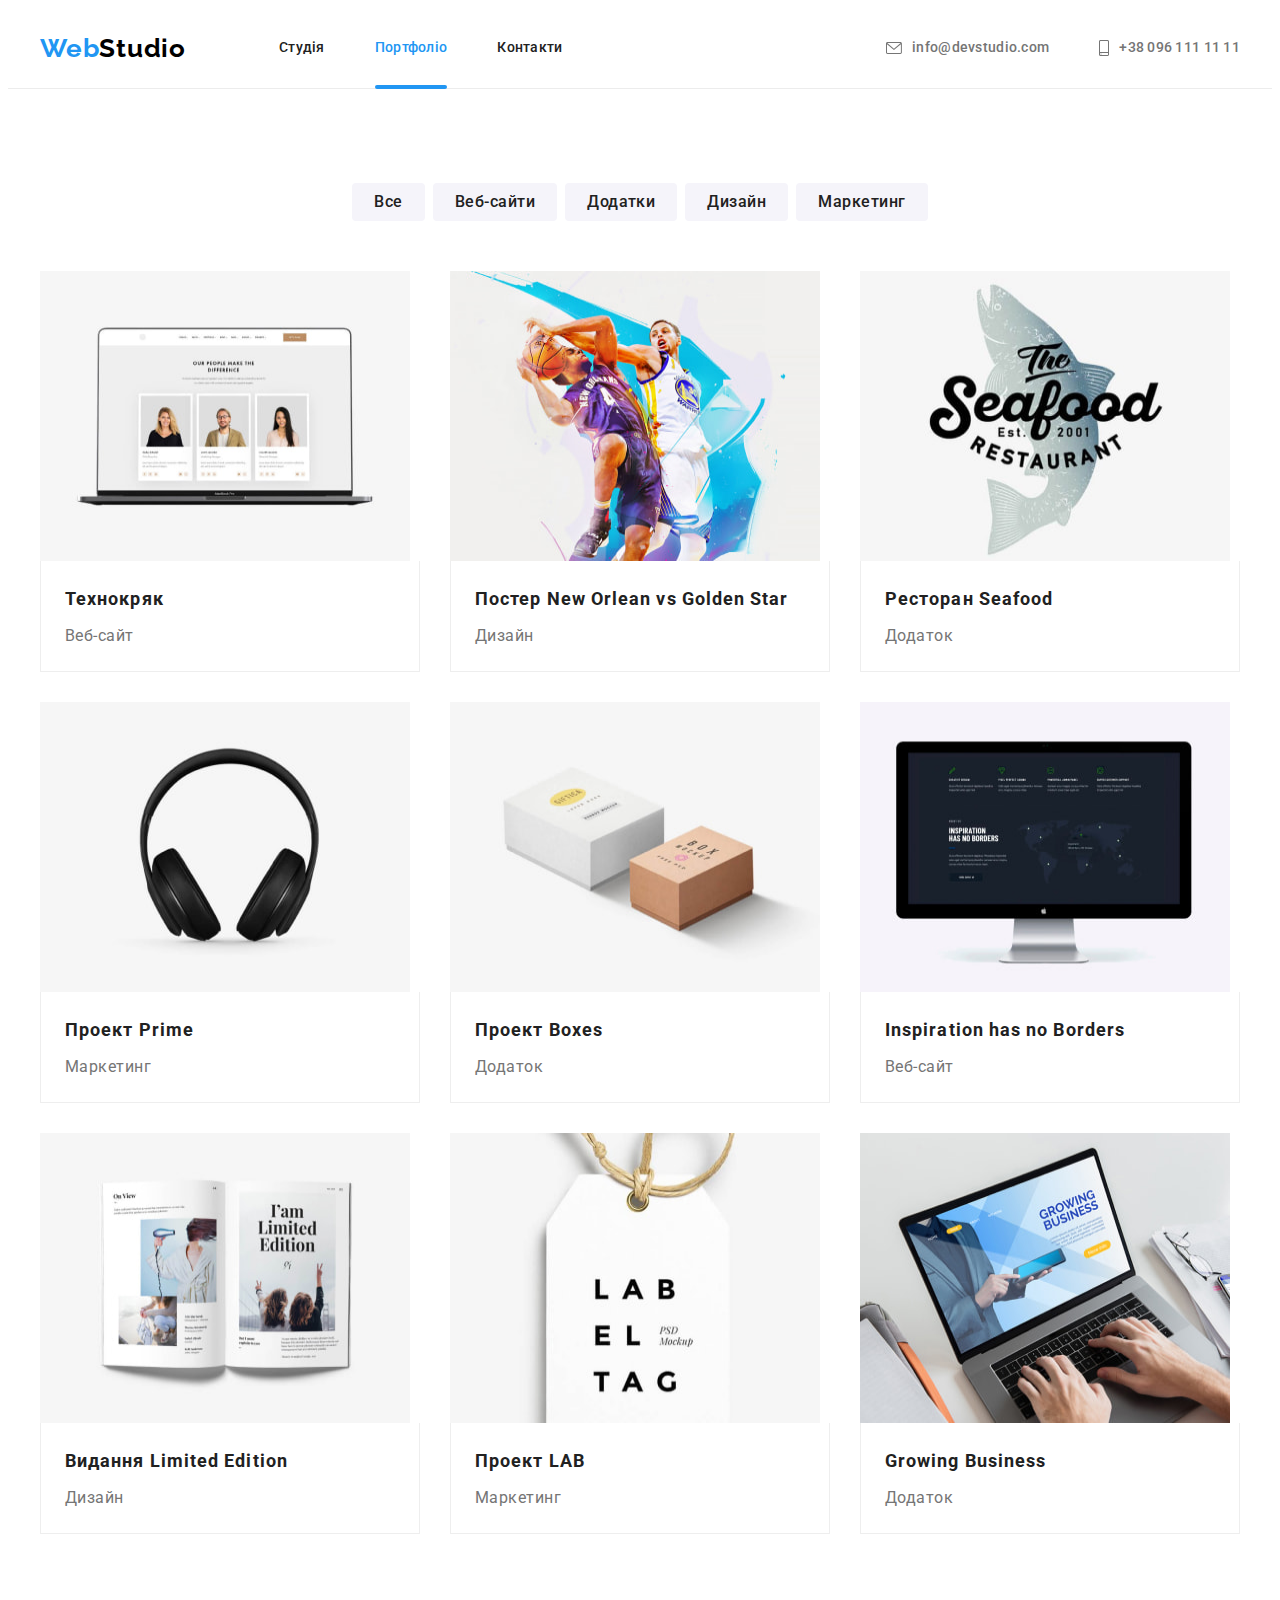
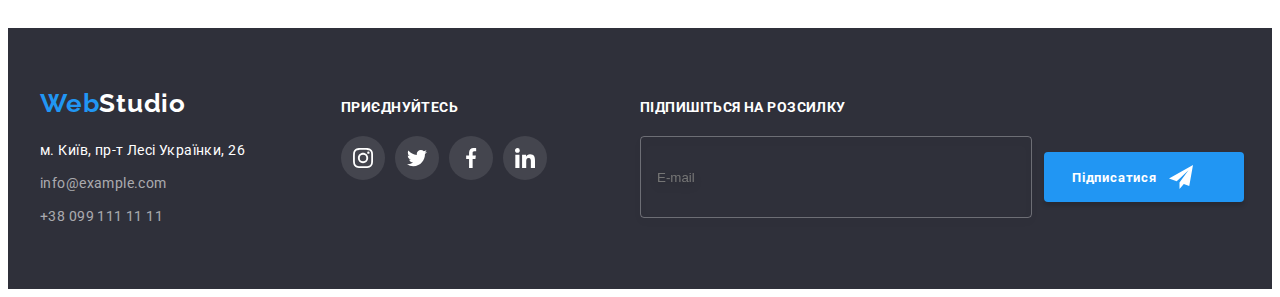
==== portfolio.html @ d7e18e57 "Initial commit" ====
<!DOCTYPE html>
<html lang="uk">
  <head>
    <meta charset="UTF-8" />
    <meta http-equiv="X-UA-Compatible" content="IE=edge" />
    <meta name="viewport" content="width=device-width, initial-scale=1.0" />
    <title>Potfolio</title>
    <link rel="preconnect" href="https://fonts.googleapis.com" />
    <link rel="preconnect" href="https://fonts.gstatic.com" crossorigin />
    <link
      href="https://fonts.googleapis.com/css2?family=Raleway:wght@700&family=Roboto:wght@400;500;700;900&display=swap"
      rel="stylesheet"
    />
    <link
      rel="stylesheet"
      href="https://cdnjs.cloudflare.com/ajax/libs/modern-normalize/1.1.0/modern-normalize.min.css"
      integrity="sha512-wpPYUAdjBVSE4KJnH1VR1HeZfpl1ub8YT/NKx4PuQ5NmX2tKuGu6U/JRp5y+Y8XG2tV+wKQpNHVUX03MfMFn9Q=="
      crossorigin="anonymous"
      referrerpolicy="no-referrer"
    />
    <link rel="stylesheet" href="./css/styles.css" />
  </head>

  <body>
    <!-- Header section -->

    <header class="header">
      <div class="container header-container">
        <a class="logo link" href="./index.html" lang="en"
          >Web<span class="header-logo">Studio</span>
        </a>
        <nav class="header-nav">
          <ul class="header-list list">
            <li class="header-item">
              <a class="header-link link" href="./index.html">Студія</a>
            </li>
            <li class="header-item">
              <a class="header-link link header-link-current" href="./portfolio.html">Портфоліо</a>
            </li>
            <li class="header-item"><a class="header-link link" href="#Контакты">Контакти</a></li>
          </ul>
        </nav>
        <ul class="header-contacts list">
          <li class="header-mail">
            <a class="mail-link link" href="mailto:info@devstudio.com"
              ><svg width="16" height="12" class="contact-icon">
                <use href="./images/icons.svg#mail"></use>
              </svg>
              info@devstudio.com</a
            >
          </li>
          <li class="header-phone">
            <a class="phone-link link" href="tel:+380961111111"
              ><svg width="10" height="16" class="contact-icon">
                <use href="./images/icons.svg#smartphone"></use>
              </svg>
              +38 096 111 11 11</a
            >
          </li>
        </ul>
      </div>
    </header>

    <!-- Main section -->
    <main class="main">
      <section class="portfolio section">
        <div class="container">
          <h1 class="visually-hidden">Портфоліо</h1>
          <ul class="btn-list list">
            <li class="portfolio-item">
              <button class="portfolio-btn" type="button">Все</button>
            </li>
            <li class="portfolio-item">
              <button class="portfolio-btn" type="button">Веб-сайти</button>
            </li>
            <li class="portfolio-item">
              <button class="portfolio-btn" type="button">Додатки</button>
            </li>
            <li class="portfolio-item">
              <button class="portfolio-btn" type="button">Дизайн</button>
            </li>
            <li class="portfolio-item">
              <button class="portfolio-btn" type="button">Маркетинг</button>
            </li>
          </ul>
          <ul class="portfolio-list list">
            <li class="portfolio-item work-item">
              <a class="portfolio-link link" href="#">
                <div class="card-box">
                  <img
                    src="./images/portfolio/tehnokriak.jpg"
                    width="370"
                    height="290"
                    alt="окно сайта"
                  />
                  <div class="overlay">
                    <p class="overlay-text">
                      Ресурс пропонує комплексні пропозиції з різним рівнем функціоналу та сервісів.
                      Все це дозволить відвідувачу отримати вичерпні відомості про компанію чи
                      приватну особу.
                    </p>
                  </div>
                </div>
                <div class="potfolio-border">
                  <h3 class="portfolio-title">Технокряк</h3>
                  <p class="portfolio-text">Веб-сайт</p>
                </div>
              </a>
            </li>
            <li class="portfolio-item work-item">
              <a class="portfolio-link link" href="#">
                <div class="card-box">
                  <img
                    src="./images/portfolio/poster.jpg"
                    width="370"
                    height="290"
                    alt="постер матчу"
                  />
                  <div class="overlay">
                    <p class="overlay-text">
                      Ресурс пропонує комплексні пропозиції з різним рівнем функціоналу та сервісів.
                      Все це дозволить відвідувачу отримати вичерпні відомості про компанію чи
                      приватну особу.
                    </p>
                  </div>
                </div>
                <div class="potfolio-border">
                  <h3 class="portfolio-title">
                    Постер <span lang="en">New Orlean vs Golden Star</span>
                  </h3>
                  <p class="portfolio-text">Дизайн</p>
                </div>
              </a>
            </li>
            <li class="portfolio-item work-item">
              <a class="portfolio-link link" href="#">
                <div class="card-box">
                  <img
                    src="./images/portfolio/restourant.jpg"
                    width="370"
                    height="290"
                    alt="лого ресторану"
                  />
                  <div class="overlay">
                    <p class="overlay-text">
                      Ресурс пропонує комплексні пропозиції з різним рівнем функціоналу та сервісів.
                      Все це дозволить відвідувачу отримати вичерпні відомості про компанію чи
                      приватну особу.
                    </p>
                  </div>
                </div>
                <div class="potfolio-border">
                  <h3 class="portfolio-title">Ресторан <span lang="en">Seafood</span></h3>
                  <p class="portfolio-text">Додаток</p>
                </div>
              </a>
            </li>
            <li class="portfolio-item work-item">
              <a class="portfolio-link link" href="#">
                <div class="card-box">
                  <img
                    src="./images/portfolio/project-prime.jpg"
                    width="370"
                    height="290"
                    alt="наушники"
                  />
                  <div class="overlay">
                    <p class="overlay-text">
                      Ресурс пропонує комплексні пропозиції з різним рівнем функціоналу та сервісів.
                      Все це дозволить відвідувачу отримати вичерпні відомості про компанію чи
                      приватну особу.
                    </p>
                  </div>
                </div>
                <div class="potfolio-border">
                  <h3 class="portfolio-title">Проект <span lang="en">Prime</span></h3>
                  <p class="portfolio-text">Маркетинг</p>
                </div>
              </a>
            </li>
            <li class="portfolio-item work-item">
              <a class="portfolio-link link" href="#">
                <div class="card-box">
                  <img
                    src="./images/portfolio/project-boxes.jpg"
                    width="370"
                    height="290"
                    alt="два ящика"
                  />
                  <div class="overlay">
                    <p class="overlay-text">
                      Ресурс пропонує комплексні пропозиції з різним рівнем функціоналу та сервісів.
                      Все це дозволить відвідувачу отримати вичерпні відомості про компанію чи
                      приватну особу.
                    </p>
                  </div>
                </div>
                <div class="potfolio-border">
                  <h3 class="portfolio-title">Проект <span lang="en">Boxes</span></h3>
                  <p class="portfolio-text">Додаток</p>
                </div>
              </a>
            </li>
            <li class="portfolio-item work-item">
              <a class="portfolio-link link" href="#">
                <div class="card-box">
                  <img
                    src="./images/portfolio/inspiration.jpg"
                    width="370"
                    height="290"
                    alt="окно сайта на мониторе"
                  />
                  <div class="overlay">
                    <p class="overlay-text">
                      Ресурс пропонує комплексні пропозиції з різним рівнем функціоналу та сервісів.
                      Все це дозволить відвідувачу отримати вичерпні відомості про компанію чи
                      приватну особу.
                    </p>
                  </div>
                </div>
                <div class="potfolio-border">
                  <h3 class="portfolio-title" lang="en">Inspiration has no Borders</h3>
                  <p class="portfolio-text">Веб-сайт</p>
                </div>
              </a>
            </li>
            <li class="portfolio-item work-item">
              <a class="portfolio-link link" href="#">
                <div class="card-box">
                  <img src="./images/portfolio/edition.jpg" width="370" height="290" alt="книга" />
                  <div class="overlay">
                    <p class="overlay-text">
                      Ресурс пропонує комплексні пропозиції з різним рівнем функціоналу та сервісів.
                      Все це дозволить відвідувачу отримати вичерпні відомості про компанію чи
                      приватну особу.
                    </p>
                  </div>
                </div>
                <div class="potfolio-border">
                  <h3 class="portfolio-title">Видання <span lang="en">Limited Edition</span></h3>
                  <p class="portfolio-text">Дизайн</p>
                </div>
              </a>
            </li>
            <li class="portfolio-item work-item">
              <a class="portfolio-link link" href="#">
                <div class="card-box">
                  <img
                    src="./images/portfolio/project-lab.jpg"
                    width="370"
                    height="290"
                    alt="бирка"
                  />
                  <div class="overlay">
                    <p class="overlay-text">
                      Ресурс пропонує комплексні пропозиції з різним рівнем функціоналу та сервісів.
                      Все це дозволить відвідувачу отримати вичерпні відомості про компанію чи
                      приватну особу.
                    </p>
                  </div>
                </div>
                <div class="potfolio-border">
                  <h3 class="portfolio-title">Проект <span lang="en">LAB</span></h3>
                  <p class="portfolio-text">Маркетинг</p>
                </div>
              </a>
            </li>
            <li class="portfolio-item work-item">
              <a class="portfolio-link link" href="#">
                <div class="card-box">
                  <img
                    src="./images/portfolio/growing-business.jpg"
                    width="370"
                    height="290"
                    alt="приложение на ноутбуке"
                  />
                  <div class="overlay">
                    <p class="overlay-text">
                      Ресурс пропонує комплексні пропозиції з різним рівнем функціоналу та сервісів.
                      Все це дозволить відвідувачу отримати вичерпні відомості про компанію чи
                      приватну особу.
                    </p>
                  </div>
                </div>
                <div class="potfolio-border">
                  <h3 class="portfolio-title" lang="en">Growing Business</h3>
                  <p class="portfolio-text">Додаток</p>
                </div>
              </a>
            </li>
          </ul>
        </div>
      </section>
    </main>

    <!-- Footer section -->
    <footer class="footer" id="Контакты">
      <div class="container footer-container">
        <div class="footer-box">
          <a class="logo link" href="./index.html" lang="en"
            >Web<span class="footer-logo">Studio</span>
          </a>
          <address class="footer-address">
            <ul class="footer-list list">
              <li class="footer-item">
                <a
                  class="address-link link"
                  href="https://goo.gl/maps/opvbCCuK2W5cB6Hv9"
                  target="_blank"
                  title="Гугл мaп"
                  rel="_norefferer noopener"
                  >м. Київ, пр-т Лесі Українки, 26</a
                >
              </li>
              <li class="footer-item">
                <a class="footer-link link" href="mailto:info@example.com">info@example.com</a>
              </li>
              <li class="footer-item">
                <a class="footer-link link" href="tel:+380991111111"> +38 099 111 11 11</a>
              </li>
            </ul>
          </address>
        </div>
        <div class="footer-social">
          <h3 class="footer-title">приєднуйтесь</h3>
          <ul class="box-list list">
            <li class="box-item">
              <a
                class="box-link link"
                href=""
                target="_blank"
                rel="noopener noreferrer"
                aria-label="instagram"
              >
                <svg class="box-icon" width="20" height="20">
                  <use href="./images/icons.svg#instagram"></use>
                </svg>
              </a>
            </li>
            <li class="box-item">
              <a
                class="box-link link"
                href=""
                target="_blank"
                rel="noopener noreferrer"
                aria-label="twitter"
              >
                <svg class="box-icon" width="20" height="20">
                  <use href="./images/icons.svg#twitter"></use>
                </svg>
              </a>
            </li>
            <li class="box-item">
              <a
                class="box-link link"
                href=""
                target="_blank"
                rel="noopener noreferrer"
                aria-label="facebook"
              >
                <svg class="box-icon" width="20" height="20">
                  <use href="./images/icons.svg#facebook"></use>
                </svg>
              </a>
            </li>
            <li class="box-item">
              <a
                class="box-link link"
                href=""
                target="_blank"
                rel="noopener noreferrer"
                aria-label="linkedin"
              >
                <svg class="box-icon" width="20" height="20">
                  <use href="./images/icons.svg#linkedin"></use>
                </svg>
              </a>
            </li>
          </ul>
        </div>
        <div class="footer-form-container">
          <h3 class="footer-title">Підпишіться на розсилку</h3>
          <form class="footer-form">
            <input class="footer-form-input" type="text" name="mail" placeholder="E-mail" />
            <button class="footer-form-button" type="submit">
              Підписатися
              <svg class="footer-form-icon" width="24" height="24">
                <use href="./images/icons.svg#icon-send-footer"></use>
              </svg>
            </button>
          </form>
        </div>
      </div>
    </footer>
  </body>
</html>
---- css/styles.css ----
:root {
  /* fonts */
  --main-font: 'Roboto', sans-serif;
  --secondary-font: 'Raleway', sans-serif;
  /* text colors */
  --main-txt-clr: #757575;
  --secondary-light-txt-clr: #ffffff;
  --secondary-dark-txt-clr: #212121;
  --accent-txt-color: #2196f3;
  --logo-txt-clr: #000000;
  /* bg colors */
  --dark-bg-clr: #2f303a;
  --light-bg-clr: #f5f4fa;
  --hover-btn-clt: #188ce8;
  /* others */
  --animation-fast: 250ms cubic-bezier(0.4, 0, 0.2, 1);
}

body {
  font-family: var(--main-font);
  color: var(--main-txt-clr);
}

.no-scroll {
  overflow: hidden;
}

/* Based styles */

.container {
  width: 1200px;
  padding-left: 15px;
  padding-right: 15px;
  margin-left: auto;
  margin-right: auto;
}

.section {
  padding-top: 94px;
  padding-bottom: 94px;
}

.visually-hidden {
  position: absolute;
  width: 1px;
  height: 1px;
  margin: -1px;
  border: 0;
  padding: 0;

  white-space: nowrap;
  clip-path: inset(100%);
  clip: rect(0 0 0 0);
  overflow: hidden;
}

/* Reset styles */

h1,
h2,
h3,
h4,
h5,
h6,
p {
  margin: 0;
}

.link {
  text-decoration: none;
  color: currentColor;
}

.list {
  margin: 0;
  padding: 0;
  list-style: none;
}

img {
  display: block;
}

/* Header section */
.header-container {
  display: flex;
  align-items: center;
}

.logo {
  font-family: 'Raleway';
  font-style: normal;
  font-weight: 700;
  font-size: 26px;
  line-height: 1.19;
  letter-spacing: 0.03em;
  color: var(--accent-txt-color);
}

.header-logo {
  color: var(--logo-txt-clr);
}

.header-nav {
  margin-right: auto;
  margin-left: 93px;
}

.header-list {
  display: flex;
  gap: 50px;
}

.header-item {
  position: relative;
}

.header-contacts {
  display: flex;
}

.header-mail {
  margin-right: 50px;
}

.header-link,
.mail-link,
.phone-link {
  padding-top: 32px;
  padding-bottom: 32px;
  display: block;
  font-weight: 500;
  font-size: 14px;
  line-height: 1.14;
  letter-spacing: 0.02em;
  color: var(--secondary-dark-txt-clr);
  transition: color var(--animation-fast);
}

.header-link:hover,
.header-link:focus {
  color: var(--accent-txt-color);
}

.header-link-current {
  color: var(--accent-txt-color);
}

.header-link-current::after {
  position: absolute;
  z-index: 100;

  content: '';
  left: 0;
  bottom: -1px;
  width: 100%;
  height: 4px;
  background: var(--accent-txt-color);
  border-radius: 2px;
}

.mail-link,
.phone-link {
  color: inherit;
  display: flex;
  align-items: center;
  transition: color var(--animation-fast);
}

.mail-link:hover,
.mail-link:focus {
  color: var(--accent-txt-color);
}

.phone-link:hover,
.phone-link:focus {
  color: var(--accent-txt-color);
}

.contact-icon {
  fill: currentColor;
  margin-right: 10px;
  justify-content: center;
}

.header {
  border-bottom: 1px solid #ececec;
}

/* hero section */
.hero,
.footer {
  background: var(--dark-bg-clr);
}

.hero {
  padding-top: 200px;
  padding-bottom: 200px;
  max-width: 1600px;
  height: 600px;
  margin-left: auto;
  margin-right: auto;
  background-image: linear-gradient(to right, rgba(47, 48, 58, 0.4), rgba(47, 48, 58, 0.4)),
    url(../images/hero.jpg);
  background-repeat: no-repeat;
  background-position: center;
  background-size: cover;
}

.hero-title {
  max-width: 696px;
  margin: 0 auto;
  margin-bottom: 30px;
  font-weight: 900;
  font-size: 44px;
  line-height: 1.36;
  text-align: center;
  letter-spacing: 0.06em;
  text-transform: uppercase;
  color: var(--secondary-light-txt-clr);
}

.hero-btn,
.portfolio-btn,
.form-btn,
.footer-form-button {
  font-family: inherit;
  cursor: pointer;
  border: none;
}

.hero-btn {
  margin: 0 auto;
  display: block;
  min-width: 200px;
  min-height: 50px;
  padding: 10px 32px;
  border-radius: 4px;
  background-color: var(--accent-txt-color);
  font-weight: 700;
  font-size: 16px;
  line-height: 1.88;
  letter-spacing: 0.06em;
  color: var(--light-bg-clr);
  transition: background-color var(--animation-fast);
}

.hero-btn:hover,
.hero-btn:focus {
  color: var(--secondary-light-txt-clr);
  background-color: var(--hover-btn-clt);
}

/* Benefits section */

.benefits-logo-list {
  display: flex;
  align-items: center;
  justify-content: center;
  gap: 30px;
  margin-bottom: 30px;
}

.benefits-logo-container {
  display: flex;
  align-items: center;
  justify-content: center;
  width: 270px;
  height: 120px;
  background-color: var(--light-bg-clr);
  border-radius: 4px;
  gap: 30px;
}

.benefits {
  padding-bottom: 0;
}

.benefits-container {
  align-items: center;
}

.benefits-list {
  display: flex;
  gap: 30px;
}

.benefits-item {
  max-width: 270px;
}

.benefits-title {
  margin-bottom: 10px;
  font-weight: 700;
  font-size: 14px;
  line-height: 1.14;
  letter-spacing: 0.03em;
  text-transform: uppercase;
  color: var(--secondary-dark-txt-clr);
}

.benefits-text {
  font-size: 14px;
  line-height: 1.71;
  letter-spacing: 0.03em;
}

/* About section */

.about-list {
  display: flex;
  gap: 30px;
}

.about-item {
  position: relative;
}

.about-title,
.team-title,
.clients-title {
  margin-bottom: 50px;
  font-weight: 700;
  font-size: 36px;
  line-height: 1.17;
  text-align: center;
  letter-spacing: 0.03em;
  color: var(--secondary-dark-txt-clr);
}

.label {
  display: flex;
  align-items: center;
  justify-content: center;
  position: absolute;
  left: 0;
  bottom: 0;
  width: 100%;
  height: 70px;
  background: rgba(47, 48, 58, 0.8);
}

.label-text {
  font-weight: 700;
  font-size: 14px;
  line-height: 1.14;
  letter-spacing: 0.03em;
  text-transform: uppercase;
  color: var(--secondary-light-txt-clr);
}

/* Team section */

.team {
  background: var(--light-bg-clr);
}

.team-list {
  display: flex;
  flex-wrap: wrap;
  gap: 30px;
}
/* .team-list {
  flex-basis: calc((100% - 30px * 3) / 4);
} */
.team-card {
  padding: 30px 5px 30px 5px;
  border-radius: 0px 0px 4px 4px;
  background: #ffffff;
  box-shadow: 0px 1px 3px rgba(0, 0, 0, 0.12), 0px 1px 1px rgba(0, 0, 0, 0.14),
    0px 2px 1px rgba(0, 0, 0, 0.2);
}

.employee-title {
  margin-bottom: 10px;
  font-weight: 500;
  font-size: 16px;
  line-height: 1.19;
  text-align: center;
  letter-spacing: 0.03em;
  color: var(--secondary-dark-txt-clr);
}

.team-text {
  font-size: 16px;
  line-height: 1.19;
  text-align: center;
  letter-spacing: 0.03em;
  margin-bottom: 16px;
}

.social-list {
  display: flex;
  align-items: center;
  justify-content: center;
  gap: 10px;
}

.social-link {
  display: flex;
  align-items: center;
  justify-content: center;
  color: var(--main-txt-clr);
  width: 44px;
  height: 44px;
  background-color: #ffffff;
  border-radius: 50%;
  transition: background-color var(--animation-fast);
}

.social-icon {
  fill: #afb1b8;
  transition: fill var(--animation-fast);
}

.social-link:hover,
.social-link:focus {
  background-color: #2196f3;
}

.social-link:hover .social-icon {
  fill: #ffffff;
}

.social-link:focus .social-icon {
  fill: #ffffff;
}

/* Clients section */

.clients-list {
  display: flex;
  align-items: center;
  justify-content: center;
  gap: 30px;
}

.clients-link {
  display: flex;
  align-items: center;
  justify-content: center;
  width: 170px;
  height: 92px;
  border: 1px solid #afb1b8;
  border-radius: 4px;
  transition: border var(--animation-fast);
}

.clients-link:hover,
.clients-link:focus {
  border: 1px solid #2196f3;
}

.clients-link:hover .clients-icon {
  fill: #2196f3;
}

.clients-link:focus .clients-icon {
  fill: #2196f3;
}

.clients-icon {
  fill: #afb1b8;
  transition: fill var(--animation-fast);
}

/* Footer section */

.footer-logo {
  color: var(--secondary-light-txt-clr);
}

.footer {
  padding-top: 60px;
  padding-bottom: 60px;
}

.footer-list {
  font-size: 14px;
  line-height: 1.71;
  letter-spacing: 0.03em;
  width: 231px;
}

.footer-item {
  margin-bottom: 9px;
}

.footer-item:last-child {
  margin-bottom: 0;
}

.footer-address {
  margin-top: 20px;
}

.address-link {
  font-style: normal;
  color: var(--secondary-light-txt-clr);
}

.footer-link {
  font-style: normal;
  font-size: 14px;
  line-height: 1.71;
  letter-spacing: 0.03em;
  color: rgba(255, 255, 255, 0.6);
  transition: color var(--animation-fast);
}

.footer-link:hover,
.footer-link:focus {
  color: var(--secondary-light-txt-clr);
}

.footer-box {
  margin-right: 70px;
}

.footer-social {
  margin-right: 93px;
}

.footer-title {
  font-family: 'Roboto';
  font-style: normal;
  font-weight: 700;
  font-size: 14px;
  line-height: 1.14;
  letter-spacing: 0.03em;
  text-transform: uppercase;
  color: var(--secondary-light-txt-clr);
  margin-bottom: 20px;
}

.footer-container {
  display: flex;
  align-items: baseline;
}

.box-list {
  display: flex;
  align-items: center;
  justify-content: center;
  gap: 10px;
}

.box-link {
  display: flex;
  align-items: center;
  justify-content: center;
  width: 44px;
  height: 44px;
  border-radius: 50%;
  background-color: rgba(255, 255, 255, 0.1);
  transition: background-color var(--animation-fast);
}

.box-icon {
  fill: #ffffff;
}

.box-link:hover,
.box-link:focus {
  background-color: #2196f3;
}

.footer-form {
  display: flex;
  align-items: center;
  gap: 12px;
}

.footer-form-input {
  width: 358px;
  height: 50px;
  padding: 15px 16px;
  background-color: transparent;
  color: rgba(255, 255, 255, 0.6);
  border: 1px solid rgba(255, 255, 255, 0.3);
  filter: drop-shadow(0px 4px 4px rgba(0, 0, 0, 0.15));
  border-radius: 4px;
  outline: transparent;
}

.footer-form-button {
  display: inline-flex;
  align-items: center;
  gap: 12px;
  min-width: 200px;
  min-height: 50px;
  padding: 10px 28px;
  font-weight: 700;
  line-height: 1.88;
  letter-spacing: 0.06em;
  color: var(--secondary-light-txt-clr);
  background-color: var(--accent-txt-color);
  box-shadow: 0px 4px 4px rgba(0, 0, 0, 0.15);
  border-radius: 4px;
}

/* Portfolio page */

.btn-list {
  display: flex;
  gap: 8px;
  justify-content: center;
  margin-bottom: 50px;
}

.portfolio-btn {
  padding: 6px 22px;
  border-radius: 4px;
  font-weight: 500;
  font-size: 16px;
  line-height: 1.63;
  letter-spacing: 0.03em;
  color: var(--secondary-dark-txt-clr);
  background-color: var(--light-bg-clr);
  transition: background-color var(--animation-fast), color var(--animation-fast),
    box-shadow var(--animation-fast);
}

.portfolio-btn:hover,
.portfolio-btn:focus {
  background-color: var(--accent-txt-color);
  color: var(--secondary-light-txt-clr);
  box-shadow: 0px 3px 1px rgba(0, 0, 0, 0.1), 0px 1px 2px rgba(0, 0, 0, 0.08),
    0px 2px 2px rgba(0, 0, 0, 0.12);
}

.portfolio-list {
  display: flex;
  flex-wrap: wrap;
  gap: 30px;
}

.portfolio-link {
  display: block;
  transition: box-shadow var(--animation-fast);
}

.portfolio-link:hover,
.portfolio-link:focus {
  box-shadow: 0px 1px 1px rgba(0, 0, 0, 0.12), 0px 4px 4px rgba(0, 0, 0, 0.06),
    1px 4px 6px rgba(0, 0, 0, 0.16);
}

.work-item {
  flex-basis: calc((100% - 30px * 2) / 3);
}

.portfolio-title {
  margin-bottom: 4px;
  font-weight: 700;
  font-size: 18px;
  line-height: 2;
  letter-spacing: 0.06em;
  color: var(--secondary-dark-txt-clr);
}

.portfolio-text {
  font-size: 16px;
  line-height: 1.88;
  letter-spacing: 0.03em;
}

.potfolio-border {
  padding: 20px 24px 20px 24px;
  border: 1px solid #eeeeee;
  border-top: none;
}

/* Overlay */

.card-box {
  position: relative;
  overflow: hidden;
}

.overlay {
  position: absolute;
  left: 0;
  top: 0;
  width: 100%;
  height: 100%;
  padding: 63px 24px;
  background-color: rgba(33, 150, 243, 0.9);
  transform: translateY(100%);
  transition: transform var(--animation-fast);
}

.overlay-text {
  text-align: left;
  font-size: 18px;
  line-height: 1.56;
  letter-spacing: 0.03em;
  color: var(--secondary-light-txt-clr);
}

.portfolio-link:hover .overlay {
  transform: translateY(0);
}

.portfolio-link:focus .overlay {
  transform: translateY(0);
}

/* Modal */

.backdrop {
  /* display: flex;
  align-items: center;
  justify-content: center; */
  position: fixed;
  left: 0;
  top: 0;
  width: 100%;
  height: 100%;
  background-color: rgba(0, 0, 0, 0.2);
  z-index: 1000;
  opacity: 1;
  visibility: visible;
  transition: 500ms cubic-bezier(0.4, 0, 0.2, 1);
}

.backdrop.is-hidden {
  opacity: 0;
  visibility: hidden;
  pointer-events: none;
}

.backdrop.is-hidden .modal {
  opacity: 0;
  transform: translate(-50%, -50%) scale(0.3);
}

.modal {
  position: absolute;
  left: 50%;
  top: 50%;
  width: 528px;
  height: 581px;
  background-color: var(--secondary-light-txt-clr);
  box-shadow: 0px 1px 3px rgba(0, 0, 0, 0.12), 0px 1px 1px rgba(0, 0, 0, 0.14),
    0px 2px 1px rgba(0, 0, 0, 0.2);
  border-radius: 4px;
  opacity: 1;
  transform: translate(-50%, -50%) scale(0.9);
  transition: transform 500ms cubic-bezier(0.4, 0, 0.2, 1),
    opacity 500ms cubic-bezier(0.4, 0, 0.2, 1);
}

.modal-btn {
  display: flex;
  align-items: center;
  justify-content: center;
  position: absolute;
  width: 30px;
  height: 30px;
  top: 8px;
  right: 8px;
  padding: 0;
  background-color: var(--secondary-light-txt-clr);
  border-radius: 50%;
  border: 1px solid rgba(0, 0, 0, 0.1);
  cursor: pointer;
  transition: fill var(--animation-fast);
}

.modal-btn:hover,
.modal-btn:focus {
  fill: #2196f3;
}

/* Modal form */

.form {
  padding: 40px;
}

.form-title {
  font-weight: 700;
  font-size: 20px;
  line-height: 1.15;
  text-align: center;
  letter-spacing: 0.03em;
  margin-bottom: 12px;
  color: var(--secondary-dark-txt-clr);
  display: block;
}

.form-group {
  margin-bottom: 20px;
}

.form-label {
  position: relative;
  display: block;
  margin-bottom: 10px;
}

.form-label:last-child {
  margin-bottom: 0;
}

.form-text {
  display: block;
  margin-bottom: 4px;
  font-size: 12px;
  line-height: 1.17;
  letter-spacing: 0.01em;
}

.form-input {
  width: 100%;
  height: 40px;
  padding: 11px 12px 11px 40px;
  border: 1px solid rgba(33, 33, 33, 0.2);
  border-radius: 4px;
  outline: transparent;
  cursor: pointer;
  transition: border var(--animation-fast);
}

.form-input:hover,
.form-input:focus {
  border: 1px solid var(--accent-txt-color);
}

.form-input:hover + .form-icon,
.form-input:focus + .form-icon {
  fill: var(--accent-txt-color);
}

.form-icon {
  position: absolute;
  bottom: 11px;
  left: 12px;
  transition: fill var(--animation-fast);
}

.form-message {
  width: 100%;
  height: 120px;
  font-size: 12px;
  line-height: 14px;
  letter-spacing: 0.01em;
  color: rgba(117, 117, 117, 0.5);
  border: 1px solid rgba(33, 33, 33, 0.2);
  border-radius: 4px;
  padding: 12px 16px;
  outline: transparent;
  resize: none;
  transition: border var(--animation-fast);
  cursor: pointer;
}

.form-message:hover,
.form-message:focus {
  border: 1px solid var(--accent-txt-color);
}

.form-agreement {
  display: flex;
  align-items: center;
  justify-content: center;
  margin-bottom: 30px;
}

.register-agreement-text {
  font-size: 14px;
  line-height: 1.71;
  letter-spacing: 0.03em;
  user-select: none;
  margin-left: 8px;
  text-underline-position: under;
}

.register-agreement-link {
  font-size: 14px;
  line-height: 1.71;
  letter-spacing: 0.03em;
  user-select: none;
  color: var(--accent-txt-color);
}

.register-icon {
  transition: border var(--animation-fast), fill var(--animation-fast);
  cursor: pointer;
}

.register-checkbox:hover + .register-icon,
.register-checkbox:focus + .register-icon {
  fill: var(--accent-txt-color);
  /* border: 1px solid var(--accent-txt-color); */
}

.register-icon-check {
  opacity: 0;
  transition: opacity var(--animation-fast);
}

.register-icon-uncheck {
  transition: opacity var(--animation-fast);
}

.register-checkbox:checked + .register-icon .register-icon-uncheck {
  opacity: 0;
}

.register-checkbox:checked + .register-icon .register-icon-check {
  opacity: 1;
}

.form-btn {
  margin: 0 auto;
  display: block;
  width: 200px;
  height: 50px;
  padding: 10px 32px;
  color: var(--secondary-light-txt-clr);
  font-weight: 700;
  font-size: 16px;
  line-height: 1.88;
  letter-spacing: 0.06em;
  border-radius: 4px;
  box-shadow: 0px 4px 4px rgba(0, 0, 0, 0.15);
  background-color: var(--accent-txt-color);
  user-select: none;
}
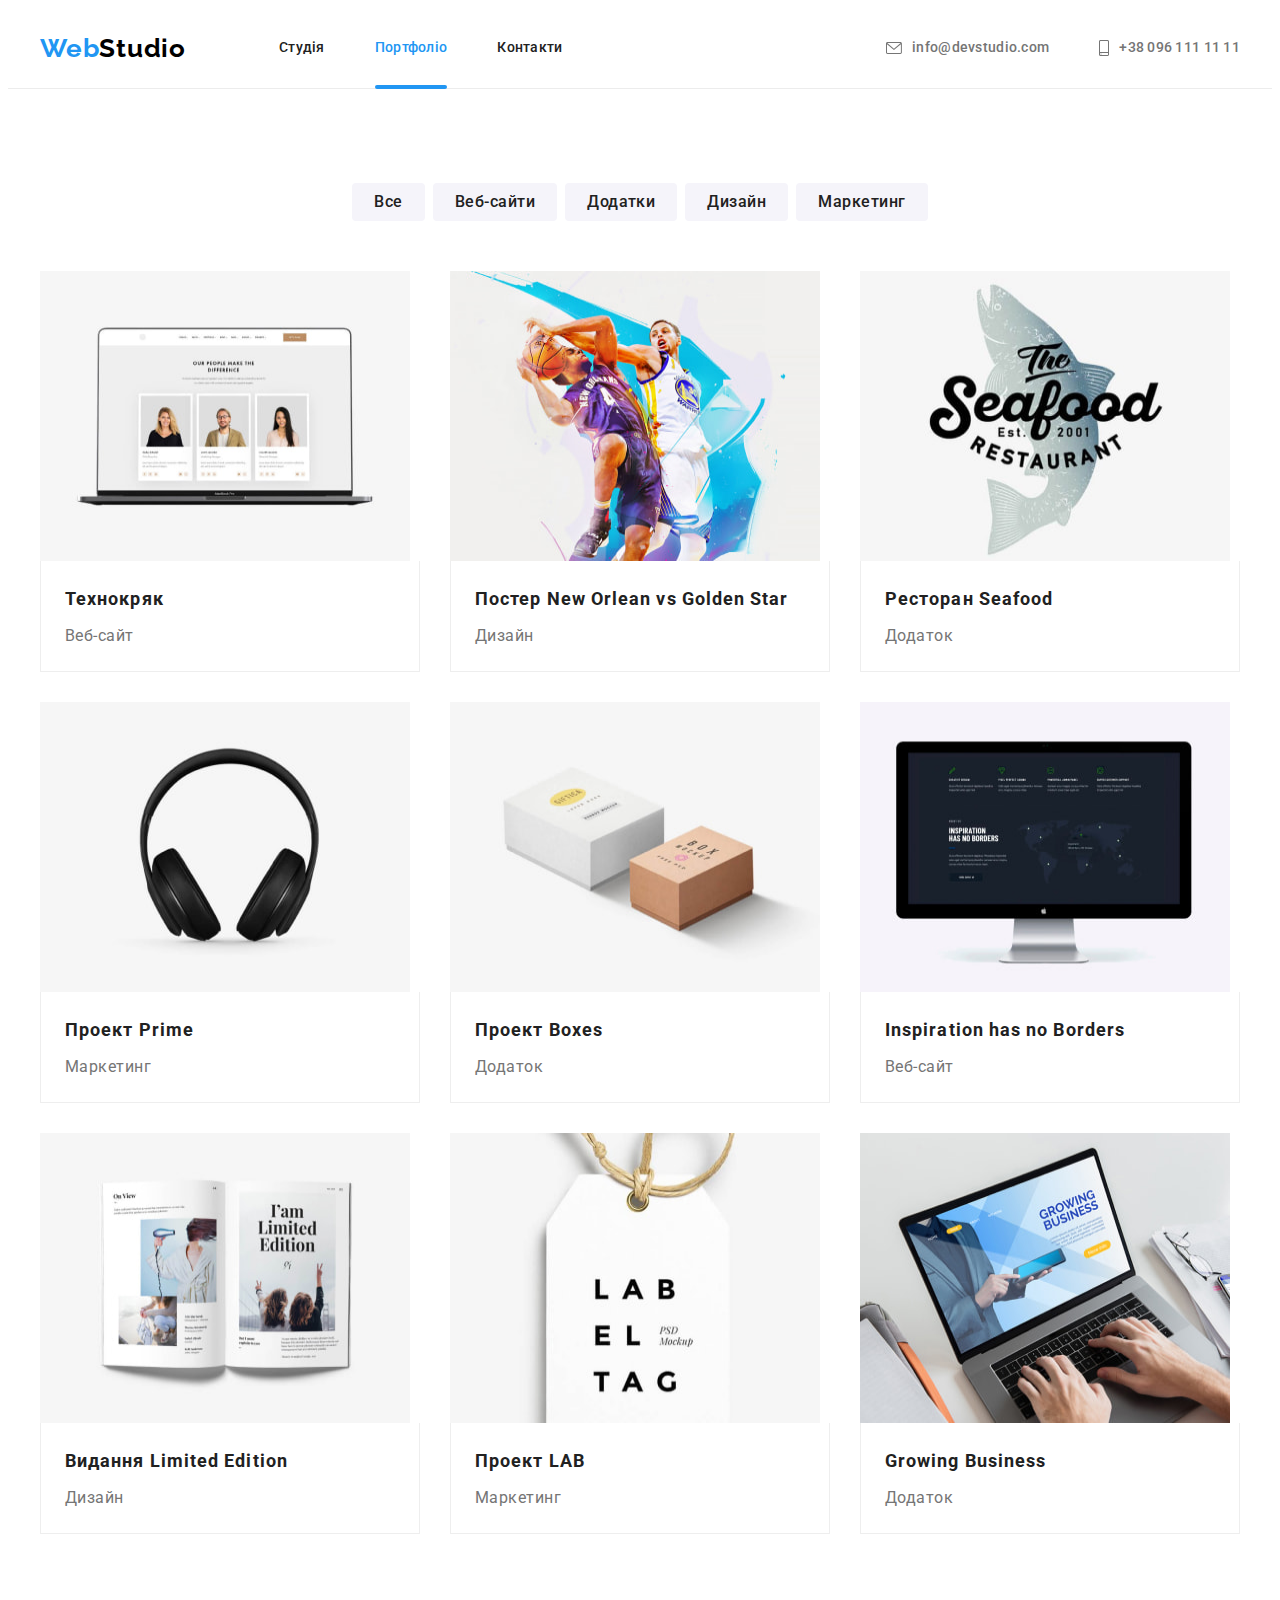
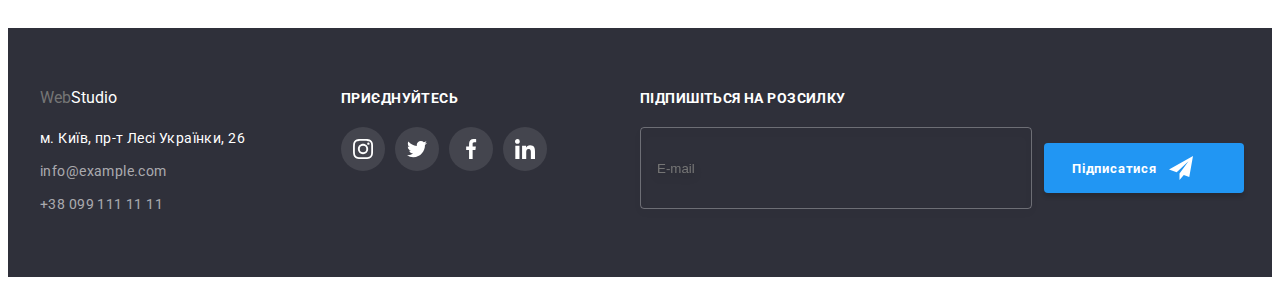
==== commit 32a4698c: "bem-header" ====
--- a/portfolio.html
+++ b/portfolio.html
@@ -25,33 +25,33 @@
     <!-- Header section -->
 
     <header class="header">
-      <div class="container header-container">
-        <a class="logo link" href="./index.html" lang="en"
-          >Web<span class="header-logo">Studio</span>
+      <div class="container header__container">
+        <a class="header__logo link" href="./index.html" lang="en"
+          >Web<span class="header__logo-clr">Studio</span>
         </a>
-        <nav class="header-nav">
-          <ul class="header-list list">
-            <li class="header-item">
-              <a class="header-link link" href="./index.html">Студія</a>
-            </li>
-            <li class="header-item">
-              <a class="header-link link header-link-current" href="./portfolio.html">Портфоліо</a>
-            </li>
-            <li class="header-item"><a class="header-link link" href="#Контакты">Контакти</a></li>
+        <nav class="nav header__nav">
+          <ul class="nav__list list">
+            <li class="nav__item">
+              <a class="nav__link link" href="./index.html">Студія</a>
+            </li>
+            <li class="nav__item">
+              <a class="nav__link link nav__link--current" href="./portfolio.html">Портфоліо</a>
+            </li>
+            <li class="nav__item"><a class="nav__link link" href="#Контакты">Контакти</a></li>
           </ul>
         </nav>
-        <ul class="header-contacts list">
-          <li class="header-mail">
-            <a class="mail-link link" href="mailto:info@devstudio.com"
-              ><svg width="16" height="12" class="contact-icon">
+        <ul class="header__list list">
+          <li class="header__item-mail">
+            <a class="header__link link" href="mailto:info@devstudio.com"
+              ><svg width="16" height="12" class="header__icon">
                 <use href="./images/icons.svg#mail"></use>
               </svg>
               info@devstudio.com</a
             >
           </li>
-          <li class="header-phone">
-            <a class="phone-link link" href="tel:+380961111111"
-              ><svg width="10" height="16" class="contact-icon">
+          <li class="header__item-phone">
+            <a class="header__link link" href="tel:+380961111111"
+              ><svg width="10" height="16" class="header__icon">
                 <use href="./images/icons.svg#smartphone"></use>
               </svg>
               +38 096 111 11 11</a
--- a/css/styles.css
+++ b/css/styles.css
@@ -82,12 +82,16 @@
 }
 
 /* Header section */
-.header-container {
-  display: flex;
-  align-items: center;
-}
-
-.logo {
+.header {
+  border-bottom: 1px solid #ececec;
+}
+
+.header__container {
+  display: flex;
+  align-items: center;
+}
+
+.header__logo {
   font-family: 'Raleway';
   font-style: normal;
   font-weight: 700;
@@ -97,35 +101,20 @@
   color: var(--accent-txt-color);
 }
 
-.header-logo {
+.header__logo-clr {
   color: var(--logo-txt-clr);
 }
 
-.header-nav {
-  margin-right: auto;
-  margin-left: 93px;
-}
-
-.header-list {
-  display: flex;
-  gap: 50px;
-}
-
-.header-item {
-  position: relative;
-}
-
-.header-contacts {
-  display: flex;
-}
-
-.header-mail {
+.header__list {
+  display: flex;
+}
+
+.header__item-mail {
   margin-right: 50px;
 }
 
-.header-link,
-.mail-link,
-.phone-link {
+.header__link,
+.header__link {
   padding-top: 32px;
   padding-bottom: 32px;
   display: block;
@@ -137,19 +126,62 @@
   transition: color var(--animation-fast);
 }
 
-.header-link:hover,
-.header-link:focus {
+.header__link {
+  color: inherit;
+  display: flex;
+  align-items: center;
+  transition: color var(--animation-fast);
+}
+
+.header__link:hover,
+.header__link:focus {
   color: var(--accent-txt-color);
 }
 
-.header-link-current {
+.header__icon {
+  fill: currentColor;
+  margin-right: 10px;
+  justify-content: center;
+}
+
+.header__nav {
+  margin-right: auto;
+  margin-left: 93px;
+}
+
+.nav__list {
+  display: flex;
+  gap: 50px;
+}
+
+.nav__item {
+  position: relative;
+}
+
+.nav__link {
+  padding-top: 32px;
+  padding-bottom: 32px;
+  display: block;
+  font-weight: 500;
+  font-size: 14px;
+  line-height: 1.14;
+  letter-spacing: 0.02em;
+  color: var(--secondary-dark-txt-clr);
+  transition: color var(--animation-fast);
+}
+
+.nav__link:hover,
+.nav__link:focus {
   color: var(--accent-txt-color);
 }
 
-.header-link-current::after {
+.nav__link--current {
+  color: var(--accent-txt-color);
+}
+
+.nav__link--current::after {
   position: absolute;
   z-index: 100;
-
   content: '';
   left: 0;
   bottom: -1px;
@@ -157,34 +189,6 @@
   height: 4px;
   background: var(--accent-txt-color);
   border-radius: 2px;
-}
-
-.mail-link,
-.phone-link {
-  color: inherit;
-  display: flex;
-  align-items: center;
-  transition: color var(--animation-fast);
-}
-
-.mail-link:hover,
-.mail-link:focus {
-  color: var(--accent-txt-color);
-}
-
-.phone-link:hover,
-.phone-link:focus {
-  color: var(--accent-txt-color);
-}
-
-.contact-icon {
-  fill: currentColor;
-  margin-right: 10px;
-  justify-content: center;
-}
-
-.header {
-  border-bottom: 1px solid #ececec;
 }
 
 /* hero section */
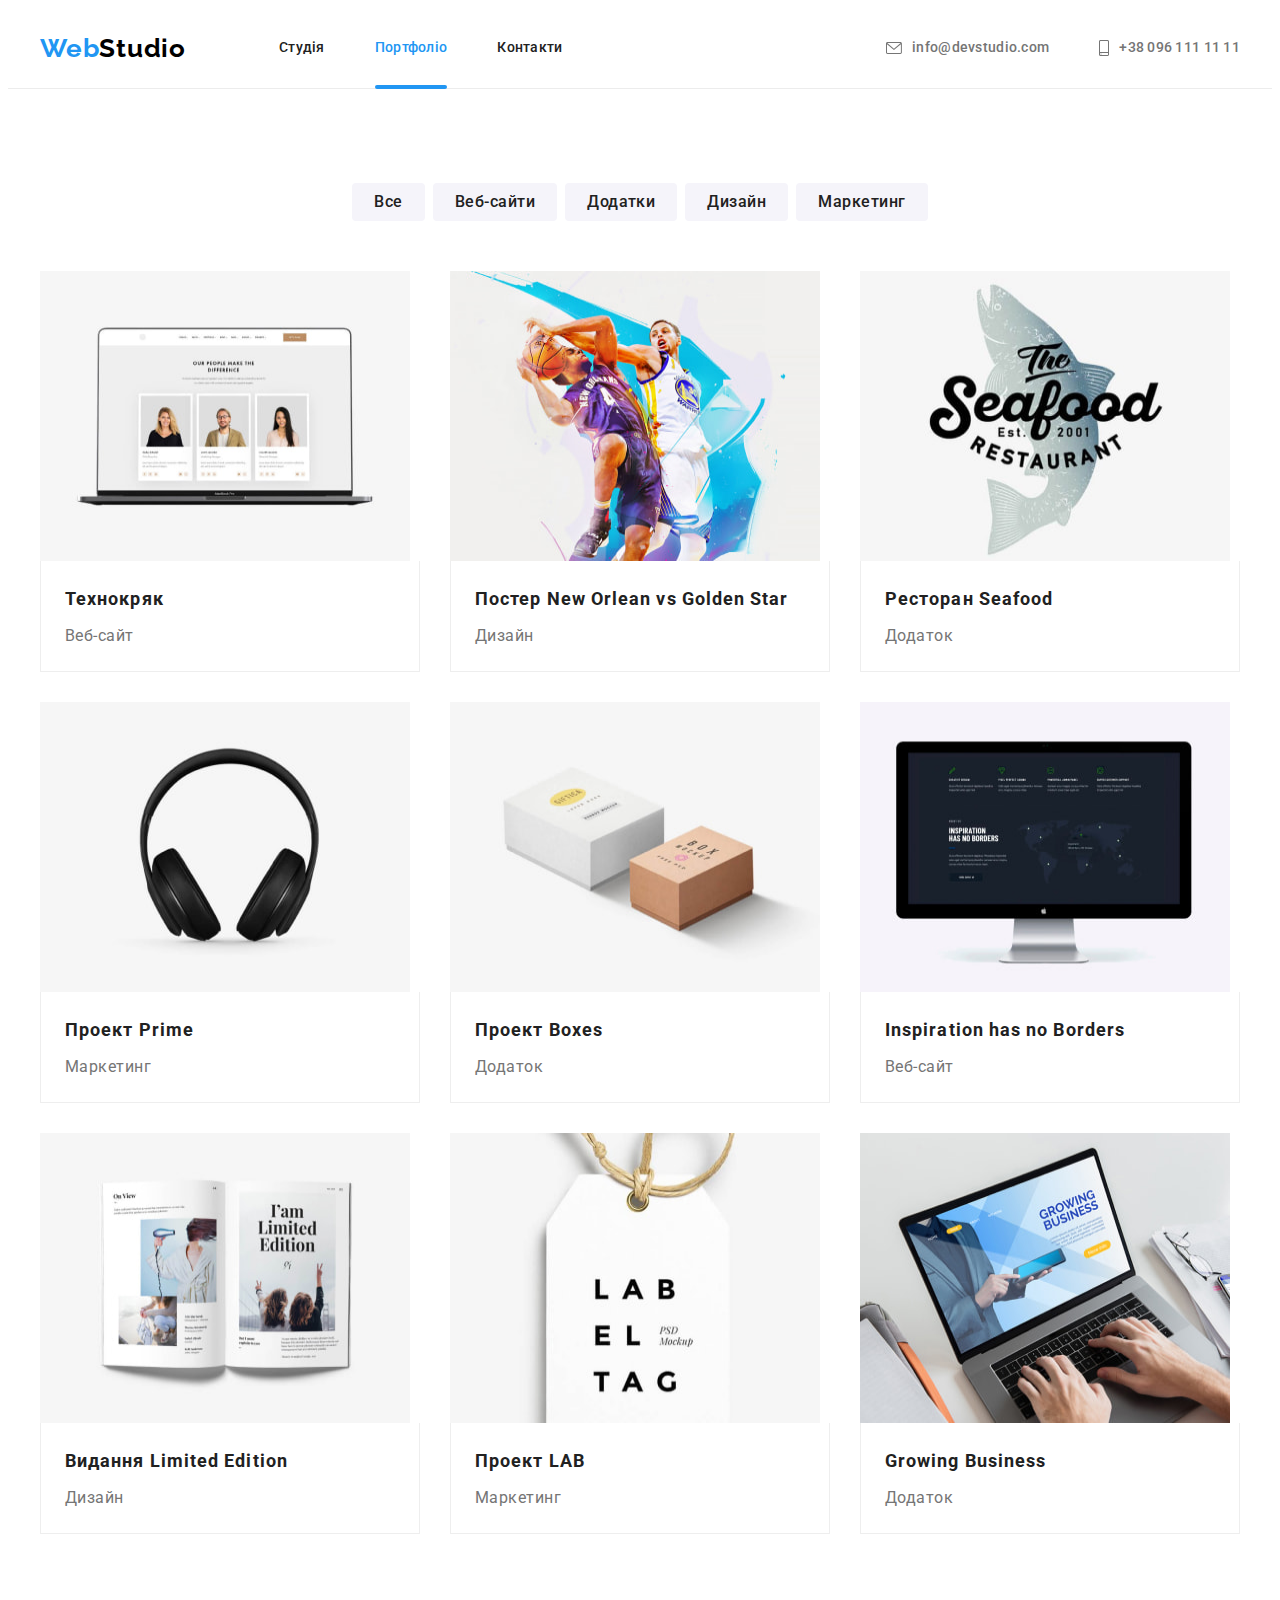
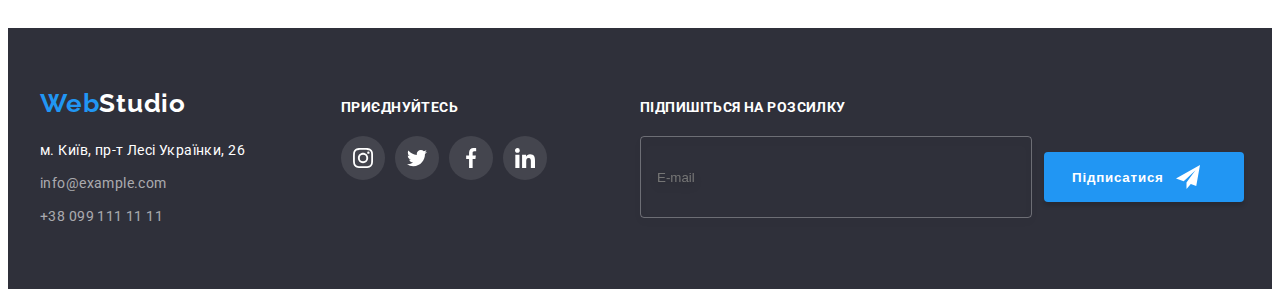
==== commit 822bc8a3: "bem-footer" ====
--- a/portfolio.html
+++ b/portfolio.html
@@ -295,16 +295,16 @@
 
     <!-- Footer section -->
     <footer class="footer" id="Контакты">
-      <div class="container footer-container">
-        <div class="footer-box">
-          <a class="logo link" href="./index.html" lang="en"
-            >Web<span class="footer-logo">Studio</span>
+      <div class="container footer__container">
+        <div class="contacts-box footer__contacts-box">
+          <a class="footer__logo link" href="./index.html" lang="en"
+            >Web<span class="footer__logo-clr">Studio</span>
           </a>
-          <address class="footer-address">
-            <ul class="footer-list list">
-              <li class="footer-item">
+          <address class="footer__address">
+            <ul class="footer__list list">
+              <li class="footer__item">
                 <a
-                  class="address-link link"
+                  class="address__link link"
                   href="https://goo.gl/maps/opvbCCuK2W5cB6Hv9"
                   target="_blank"
                   title="Гугл мaп"
@@ -312,79 +312,79 @@
                   >м. Київ, пр-т Лесі Українки, 26</a
                 >
               </li>
-              <li class="footer-item">
-                <a class="footer-link link" href="mailto:info@example.com">info@example.com</a>
+              <li class="footer__item">
+                <a class="footer__link link" href="mailto:info@example.com">info@example.com</a>
               </li>
-              <li class="footer-item">
-                <a class="footer-link link" href="tel:+380991111111"> +38 099 111 11 11</a>
+              <li class="footer__item">
+                <a class="footer__link link" href="tel:+380991111111"> +38 099 111 11 11</a>
               </li>
             </ul>
           </address>
         </div>
-        <div class="footer-social">
-          <h3 class="footer-title">приєднуйтесь</h3>
-          <ul class="box-list list">
-            <li class="box-item">
+        <div class="social footer__social">
+          <h3 class="social__title">приєднуйтесь</h3>
+          <ul class="social__list list">
+            <li class="social__item">
               <a
-                class="box-link link"
+                class="social__link link"
                 href=""
                 target="_blank"
                 rel="noopener noreferrer"
                 aria-label="instagram"
               >
-                <svg class="box-icon" width="20" height="20">
+                <svg class="social__icon" width="20" height="20">
                   <use href="./images/icons.svg#instagram"></use>
                 </svg>
               </a>
             </li>
-            <li class="box-item">
+            <li class="social__item">
               <a
-                class="box-link link"
+                class="social__link link"
                 href=""
                 target="_blank"
                 rel="noopener noreferrer"
                 aria-label="twitter"
               >
-                <svg class="box-icon" width="20" height="20">
+                <svg class="social__icon" width="20" height="20">
                   <use href="./images/icons.svg#twitter"></use>
                 </svg>
               </a>
             </li>
-            <li class="box-item">
+            <li class="social__item">
               <a
-                class="box-link link"
+                class="social__link link"
                 href=""
                 target="_blank"
                 rel="noopener noreferrer"
                 aria-label="facebook"
               >
-                <svg class="box-icon" width="20" height="20">
+                <svg class="social__icon" width="20" height="20">
                   <use href="./images/icons.svg#facebook"></use>
                 </svg>
               </a>
             </li>
-            <li class="box-item">
+            <li class="social__item">
               <a
-                class="box-link link"
+                class="social__link link"
                 href=""
                 target="_blank"
                 rel="noopener noreferrer"
                 aria-label="linkedin"
               >
-                <svg class="box-icon" width="20" height="20">
+                <svg class="social__icon" width="20" height="20">
                   <use href="./images/icons.svg#linkedin"></use>
                 </svg>
               </a>
             </li>
           </ul>
         </div>
-        <div class="footer-form-container">
-          <h3 class="footer-title">Підпишіться на розсилку</h3>
-          <form class="footer-form">
-            <input class="footer-form-input" type="text" name="mail" placeholder="E-mail" />
-            <button class="footer-form-button" type="submit">
+        <div class="footer__subscription">
+          <h3 class="subscription__title">Підпишіться на розсилку</h3>
+          <form class="subscription-form footer__subscription-form">
+            <input class="subscription-form__input" type="text" name="mail" placeholder="E-mail" />
+            <button class="subscription-form__button" type="submit">
               Підписатися
-              <svg class="footer-form-icon" width="24" height="24">
+              <svg class="subscription-form__icon" width="24" height="24">
                 <use href="./images/icons.svg#icon-send-footer"></use>
               </svg>
             </button>
--- a/css/styles.css
+++ b/css/styles.css
@@ -470,40 +470,59 @@
 
 /* Footer section */
 
-.footer-logo {
-  color: var(--secondary-light-txt-clr);
-}
-
 .footer {
   padding-top: 60px;
   padding-bottom: 60px;
 }
 
-.footer-list {
+.footer__container {
+  display: flex;
+  align-items: baseline;
+}
+
+.footer__contacts-box {
+  margin-right: 70px;
+}
+
+.footer__logo {
+  font-family: 'Raleway';
+  font-style: normal;
+  font-weight: 700;
+  font-size: 26px;
+  line-height: 1.19;
+  letter-spacing: 0.03em;
+  color: var(--accent-txt-color);
+}
+
+.footer__logo-clr {
+  color: var(--secondary-light-txt-clr);
+}
+
+.footer__list {
   font-size: 14px;
   line-height: 1.71;
   letter-spacing: 0.03em;
   width: 231px;
 }
 
-.footer-item {
+.footer__item {
   margin-bottom: 9px;
 }
 
-.footer-item:last-child {
+.footer__item:last-child {
   margin-bottom: 0;
 }
 
-.footer-address {
+.footer__address {
   margin-top: 20px;
 }
 
-.address-link {
+.address__link {
   font-style: normal;
   color: var(--secondary-light-txt-clr);
 }
 
-.footer-link {
+.footer__link {
   font-style: normal;
   font-size: 14px;
   line-height: 1.71;
@@ -512,20 +531,16 @@
   transition: color var(--animation-fast);
 }
 
-.footer-link:hover,
-.footer-link:focus {
-  color: var(--secondary-light-txt-clr);
-}
-
-.footer-box {
-  margin-right: 70px;
-}
-
-.footer-social {
+.footer__link:hover,
+.footer__link:focus {
+  color: var(--secondary-light-txt-clr);
+}
+
+.footer__social {
   margin-right: 93px;
 }
 
-.footer-title {
+.social__title {
   font-family: 'Roboto';
   font-style: normal;
   font-weight: 700;
@@ -537,19 +552,14 @@
   margin-bottom: 20px;
 }
 
-.footer-container {
-  display: flex;
-  align-items: baseline;
-}
-
-.box-list {
+.social__list {
   display: flex;
   align-items: center;
   justify-content: center;
   gap: 10px;
 }
 
-.box-link {
+.social__link {
   display: flex;
   align-items: center;
   justify-content: center;
@@ -560,22 +570,34 @@
   transition: background-color var(--animation-fast);
 }
 
-.box-icon {
+.social__icon {
   fill: #ffffff;
 }
 
-.box-link:hover,
-.box-link:focus {
+.social__link:hover,
+.social__link:focus {
   background-color: #2196f3;
 }
 
-.footer-form {
+.footer__subscription-form {
   display: flex;
   align-items: center;
   gap: 12px;
 }
 
-.footer-form-input {
+.subscription__title {
+  font-family: 'Roboto';
+  font-style: normal;
+  font-weight: 700;
+  font-size: 14px;
+  line-height: 1.14;
+  letter-spacing: 0.03em;
+  text-transform: uppercase;
+  color: var(--secondary-light-txt-clr);
+  margin-bottom: 20px;
+}
+
+.subscription-form__input {
   width: 358px;
   height: 50px;
   padding: 15px 16px;
@@ -587,7 +609,7 @@
   outline: transparent;
 }
 
-.footer-form-button {
+.subscription-form__button {
   display: inline-flex;
   align-items: center;
   gap: 12px;
@@ -601,6 +623,8 @@
   background-color: var(--accent-txt-color);
   box-shadow: 0px 4px 4px rgba(0, 0, 0, 0.15);
   border-radius: 4px;
+  border: none;
+  cursor: pointer;
 }
 
 /* Portfolio page */
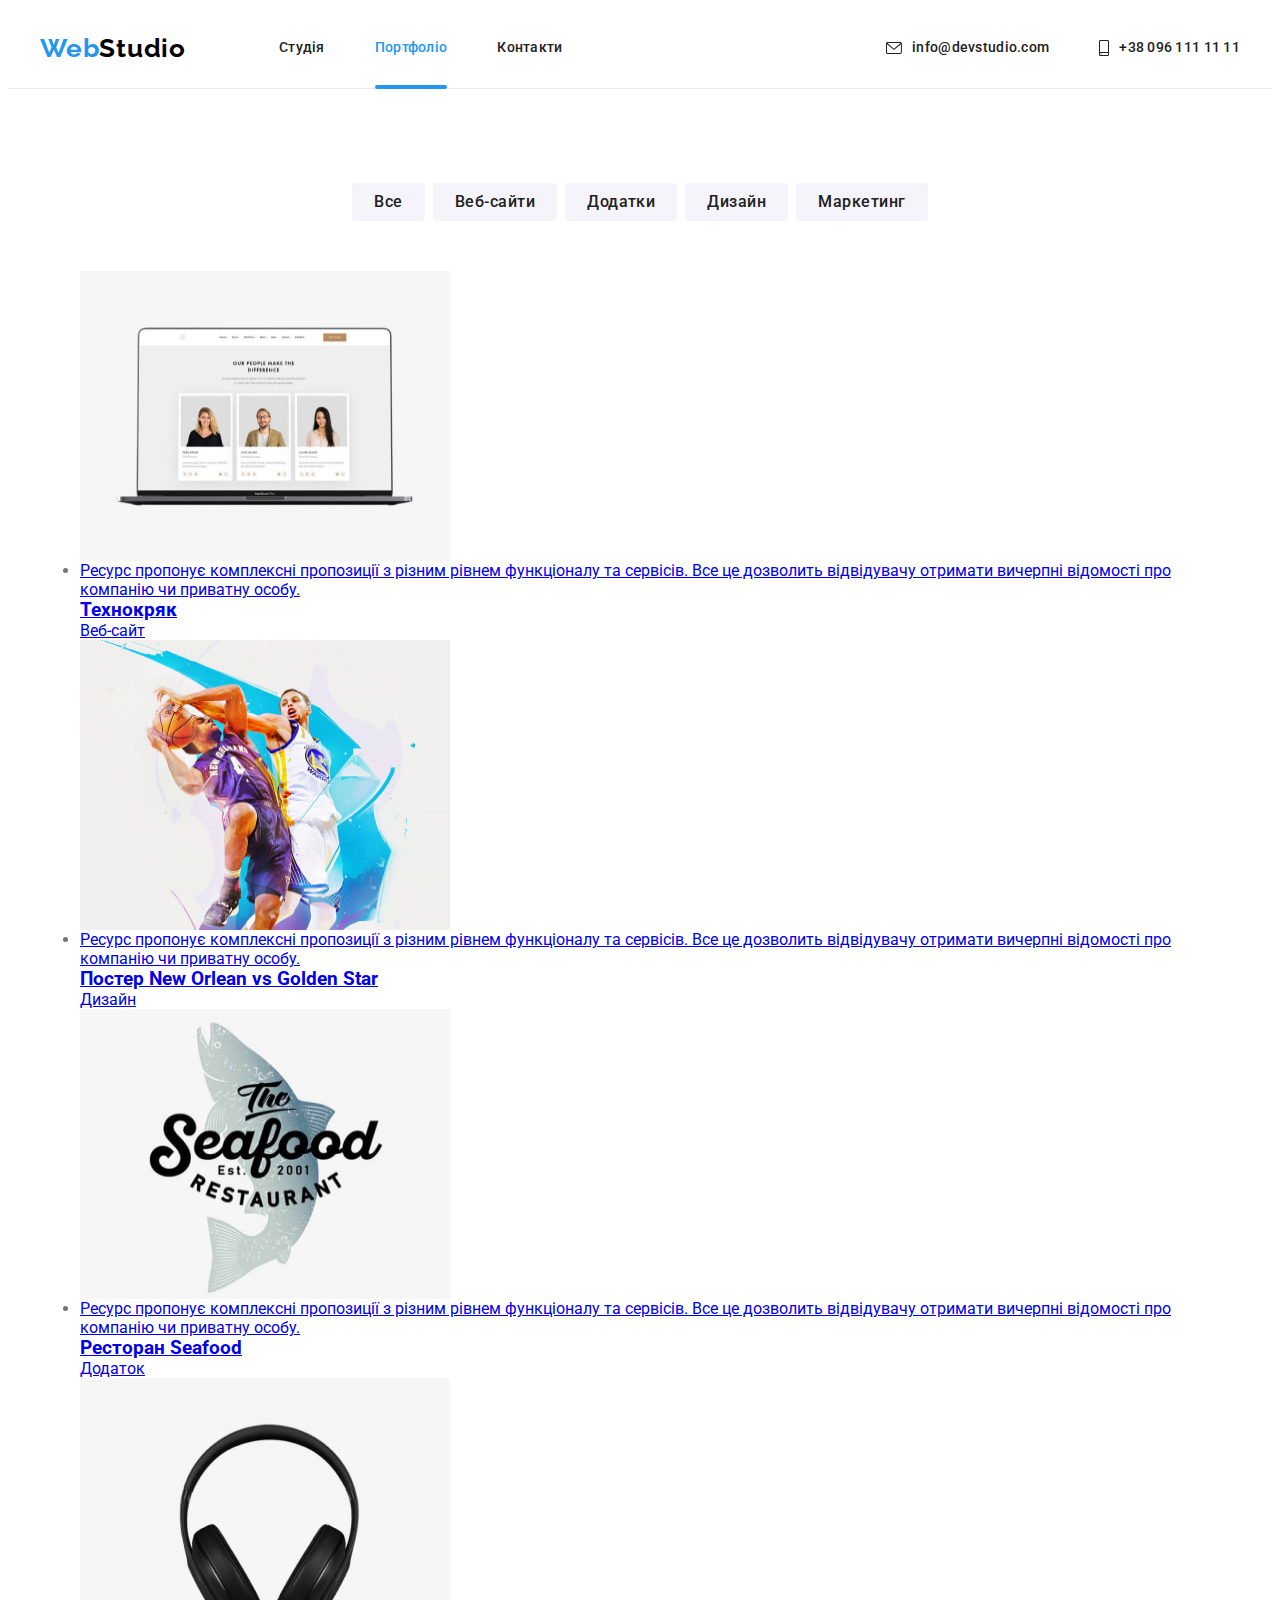
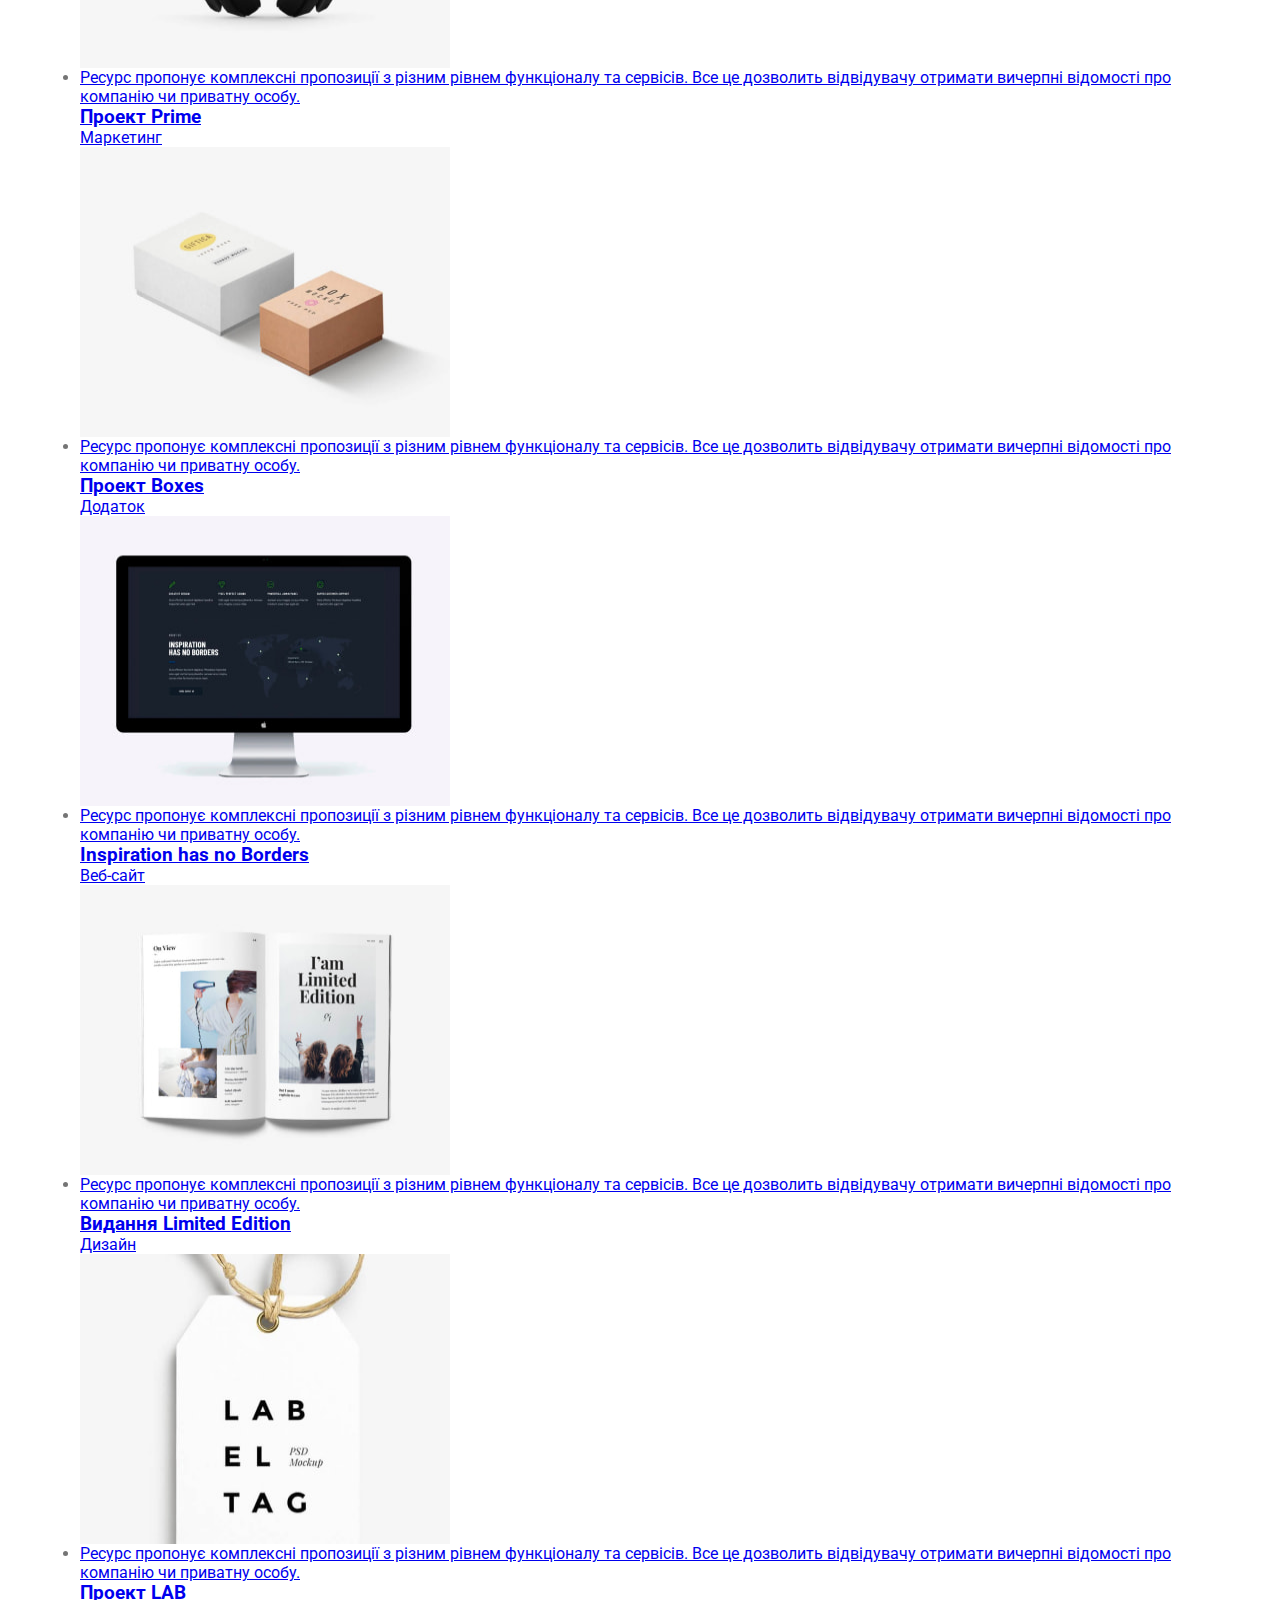
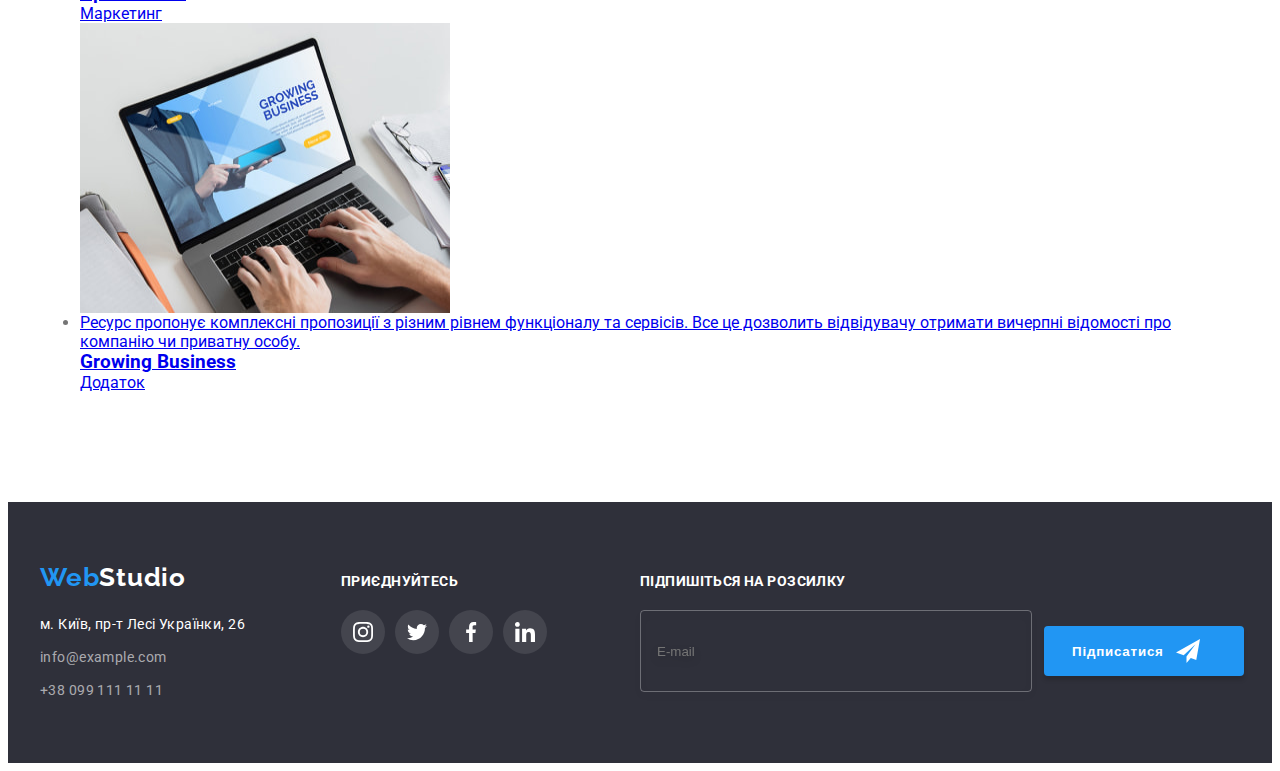
==== commit d70852ee: "sass-modal" ====
--- a/portfolio.html
+++ b/portfolio.html
@@ -18,6 +18,7 @@
       crossorigin="anonymous"
       referrerpolicy="no-referrer"
     />
+    <link rel="stylesheet" href="./css/main.min.css" />
     <link rel="stylesheet" href="./css/styles.css" />
   </head>
 
@@ -26,23 +27,23 @@
 
     <header class="header">
       <div class="container header__container">
-        <a class="header__logo link" href="./index.html" lang="en"
+        <a class="header__logo" href="./index.html" lang="en"
           >Web<span class="header__logo-clr">Studio</span>
         </a>
         <nav class="nav header__nav">
-          <ul class="nav__list list">
+          <ul class="nav__list">
             <li class="nav__item">
-              <a class="nav__link link" href="./index.html">Студія</a>
+              <a class="nav__link" href="./index.html">Студія</a>
             </li>
             <li class="nav__item">
-              <a class="nav__link link nav__link--current" href="./portfolio.html">Портфоліо</a>
-            </li>
-            <li class="nav__item"><a class="nav__link link" href="#Контакты">Контакти</a></li>
+              <a class="nav__link nav__link--current" href="./portfolio.html">Портфоліо</a>
+            </li>
+            <li class="nav__item"><a class="nav__link" href="#Контакты">Контакти</a></li>
           </ul>
         </nav>
-        <ul class="header__list list">
+        <ul class="header__list">
           <li class="header__item-mail">
-            <a class="header__link link" href="mailto:info@devstudio.com"
+            <a class="header__link" href="mailto:info@devstudio.com"
               ><svg width="16" height="12" class="header__icon">
                 <use href="./images/icons.svg#mail"></use>
               </svg>
@@ -50,7 +51,7 @@
             >
           </li>
           <li class="header__item-phone">
-            <a class="header__link link" href="tel:+380961111111"
+            <a class="header__link" href="tel:+380961111111"
               ><svg width="10" height="16" class="header__icon">
                 <use href="./images/icons.svg#smartphone"></use>
               </svg>
@@ -66,225 +67,225 @@
       <section class="portfolio section">
         <div class="container">
           <h1 class="visually-hidden">Портфоліо</h1>
-          <ul class="btn-list list">
-            <li class="portfolio-item">
-              <button class="portfolio-btn" type="button">Все</button>
-            </li>
-            <li class="portfolio-item">
-              <button class="portfolio-btn" type="button">Веб-сайти</button>
-            </li>
-            <li class="portfolio-item">
-              <button class="portfolio-btn" type="button">Додатки</button>
-            </li>
-            <li class="portfolio-item">
-              <button class="portfolio-btn" type="button">Дизайн</button>
-            </li>
-            <li class="portfolio-item">
-              <button class="portfolio-btn" type="button">Маркетинг</button>
+          <ul class="btn__list list">
+            <li>
+              <button class="portfolio__btn" type="button">Все</button>
+            </li>
+            <li>
+              <button class="portfolio__btn" type="button">Веб-сайти</button>
+            </li>
+            <li>
+              <button class="portfolio__btn" type="button">Додатки</button>
+            </li>
+            <li>
+              <button class="portfolio__btn" type="button">Дизайн</button>
+            </li>
+            <li>
+              <button class="portfolio__btn" type="button">Маркетинг</button>
             </li>
           </ul>
-          <ul class="portfolio-list list">
-            <li class="portfolio-item work-item">
-              <a class="portfolio-link link" href="#">
-                <div class="card-box">
+          <ul class="portfolio__list list">
+            <li class="portfolio__item">
+              <a class="portfolio__link link" href="#">
+                <div class="portfolio__card-box card-box">
                   <img
                     src="./images/portfolio/tehnokriak.jpg"
                     width="370"
                     height="290"
                     alt="окно сайта"
                   />
-                  <div class="overlay">
-                    <p class="overlay-text">
-                      Ресурс пропонує комплексні пропозиції з різним рівнем функціоналу та сервісів.
-                      Все це дозволить відвідувачу отримати вичерпні відомості про компанію чи
-                      приватну особу.
-                    </p>
-                  </div>
-                </div>
-                <div class="potfolio-border">
-                  <h3 class="portfolio-title">Технокряк</h3>
-                  <p class="portfolio-text">Веб-сайт</p>
-                </div>
-              </a>
-            </li>
-            <li class="portfolio-item work-item">
-              <a class="portfolio-link link" href="#">
-                <div class="card-box">
+                  <div class="card-box__overlay overlay">
+                    <p class="overlay__text">
+                      Ресурс пропонує комплексні пропозиції з різним рівнем функціоналу та сервісів.
+                      Все це дозволить відвідувачу отримати вичерпні відомості про компанію чи
+                      приватну особу.
+                    </p>
+                  </div>
+                </div>
+                <div class="potfolio__border">
+                  <h3 class="portfolio__title">Технокряк</h3>
+                  <p class="portfolio__text">Веб-сайт</p>
+                </div>
+              </a>
+            </li>
+            <li class="portfolio__item">
+              <a class="portfolio__link link" href="#">
+                <div class="portfolio__card-box card-box">
                   <img
                     src="./images/portfolio/poster.jpg"
                     width="370"
                     height="290"
                     alt="постер матчу"
                   />
-                  <div class="overlay">
-                    <p class="overlay-text">
-                      Ресурс пропонує комплексні пропозиції з різним рівнем функціоналу та сервісів.
-                      Все це дозволить відвідувачу отримати вичерпні відомості про компанію чи
-                      приватну особу.
-                    </p>
-                  </div>
-                </div>
-                <div class="potfolio-border">
-                  <h3 class="portfolio-title">
+                  <div class="card-box__overlay overlay">
+                    <p class="overlay__text">
+                      Ресурс пропонує комплексні пропозиції з різним рівнем функціоналу та сервісів.
+                      Все це дозволить відвідувачу отримати вичерпні відомості про компанію чи
+                      приватну особу.
+                    </p>
+                  </div>
+                </div>
+                <div class="potfolio__border">
+                  <h3 class="portfolio__title">
                     Постер <span lang="en">New Orlean vs Golden Star</span>
                   </h3>
-                  <p class="portfolio-text">Дизайн</p>
-                </div>
-              </a>
-            </li>
-            <li class="portfolio-item work-item">
-              <a class="portfolio-link link" href="#">
-                <div class="card-box">
+                  <p class="portfolio__text">Дизайн</p>
+                </div>
+              </a>
+            </li>
+            <li class="portfolio__item">
+              <a class="portfolio__link link" href="#">
+                <div class="portfolio__card-box card-box">
                   <img
                     src="./images/portfolio/restourant.jpg"
                     width="370"
                     height="290"
                     alt="лого ресторану"
                   />
-                  <div class="overlay">
-                    <p class="overlay-text">
-                      Ресурс пропонує комплексні пропозиції з різним рівнем функціоналу та сервісів.
-                      Все це дозволить відвідувачу отримати вичерпні відомості про компанію чи
-                      приватну особу.
-                    </p>
-                  </div>
-                </div>
-                <div class="potfolio-border">
-                  <h3 class="portfolio-title">Ресторан <span lang="en">Seafood</span></h3>
-                  <p class="portfolio-text">Додаток</p>
-                </div>
-              </a>
-            </li>
-            <li class="portfolio-item work-item">
-              <a class="portfolio-link link" href="#">
-                <div class="card-box">
+                  <div class="card-box__overlay overlay">
+                    <p class="overlay__text">
+                      Ресурс пропонує комплексні пропозиції з різним рівнем функціоналу та сервісів.
+                      Все це дозволить відвідувачу отримати вичерпні відомості про компанію чи
+                      приватну особу.
+                    </p>
+                  </div>
+                </div>
+                <div class="potfolio__border">
+                  <h3 class="portfolio__title">Ресторан <span lang="en">Seafood</span></h3>
+                  <p class="portfolio__text">Додаток</p>
+                </div>
+              </a>
+            </li>
+            <li class="portfolio__item">
+              <a class="portfolio__link link" href="#">
+                <div class="portfolio__card-box card-box">
                   <img
                     src="./images/portfolio/project-prime.jpg"
                     width="370"
                     height="290"
                     alt="наушники"
                   />
-                  <div class="overlay">
-                    <p class="overlay-text">
-                      Ресурс пропонує комплексні пропозиції з різним рівнем функціоналу та сервісів.
-                      Все це дозволить відвідувачу отримати вичерпні відомості про компанію чи
-                      приватну особу.
-                    </p>
-                  </div>
-                </div>
-                <div class="potfolio-border">
-                  <h3 class="portfolio-title">Проект <span lang="en">Prime</span></h3>
-                  <p class="portfolio-text">Маркетинг</p>
-                </div>
-              </a>
-            </li>
-            <li class="portfolio-item work-item">
-              <a class="portfolio-link link" href="#">
-                <div class="card-box">
+                  <div class="card-box__overlay overlay">
+                    <p class="overlay__text">
+                      Ресурс пропонує комплексні пропозиції з різним рівнем функціоналу та сервісів.
+                      Все це дозволить відвідувачу отримати вичерпні відомості про компанію чи
+                      приватну особу.
+                    </p>
+                  </div>
+                </div>
+                <div class="potfolio__border">
+                  <h3 class="portfolio__title">Проект <span lang="en">Prime</span></h3>
+                  <p class="portfolio__text">Маркетинг</p>
+                </div>
+              </a>
+            </li>
+            <li class="portfolio__item">
+              <a class="portfolio__link link" href="#">
+                <div class="portfolio__card-box card-box">
                   <img
                     src="./images/portfolio/project-boxes.jpg"
                     width="370"
                     height="290"
                     alt="два ящика"
                   />
-                  <div class="overlay">
-                    <p class="overlay-text">
-                      Ресурс пропонує комплексні пропозиції з різним рівнем функціоналу та сервісів.
-                      Все це дозволить відвідувачу отримати вичерпні відомості про компанію чи
-                      приватну особу.
-                    </p>
-                  </div>
-                </div>
-                <div class="potfolio-border">
-                  <h3 class="portfolio-title">Проект <span lang="en">Boxes</span></h3>
-                  <p class="portfolio-text">Додаток</p>
-                </div>
-              </a>
-            </li>
-            <li class="portfolio-item work-item">
-              <a class="portfolio-link link" href="#">
-                <div class="card-box">
+                  <div class="card-box__overlay overlay">
+                    <p class="overlay__text">
+                      Ресурс пропонує комплексні пропозиції з різним рівнем функціоналу та сервісів.
+                      Все це дозволить відвідувачу отримати вичерпні відомості про компанію чи
+                      приватну особу.
+                    </p>
+                  </div>
+                </div>
+                <div class="potfolio__border">
+                  <h3 class="portfolio__title">Проект <span lang="en">Boxes</span></h3>
+                  <p class="portfolio__text">Додаток</p>
+                </div>
+              </a>
+            </li>
+            <li class="portfolio__item">
+              <a class="portfolio__link link" href="#">
+                <div class="portfolio__card-box card-box">
                   <img
                     src="./images/portfolio/inspiration.jpg"
                     width="370"
                     height="290"
                     alt="окно сайта на мониторе"
                   />
-                  <div class="overlay">
-                    <p class="overlay-text">
-                      Ресурс пропонує комплексні пропозиції з різним рівнем функціоналу та сервісів.
-                      Все це дозволить відвідувачу отримати вичерпні відомості про компанію чи
-                      приватну особу.
-                    </p>
-                  </div>
-                </div>
-                <div class="potfolio-border">
-                  <h3 class="portfolio-title" lang="en">Inspiration has no Borders</h3>
-                  <p class="portfolio-text">Веб-сайт</p>
-                </div>
-              </a>
-            </li>
-            <li class="portfolio-item work-item">
-              <a class="portfolio-link link" href="#">
-                <div class="card-box">
+                  <div class="card-box__overlay overlay">
+                    <p class="overlay__text">
+                      Ресурс пропонує комплексні пропозиції з різним рівнем функціоналу та сервісів.
+                      Все це дозволить відвідувачу отримати вичерпні відомості про компанію чи
+                      приватну особу.
+                    </p>
+                  </div>
+                </div>
+                <div class="potfolio__border">
+                  <h3 class="portfolio__title" lang="en">Inspiration has no Borders</h3>
+                  <p class="portfolio__text">Веб-сайт</p>
+                </div>
+              </a>
+            </li>
+            <li class="portfolio__item">
+              <a class="portfolio__link link" href="#">
+                <div class="portfolio__card-box card-box">
                   <img src="./images/portfolio/edition.jpg" width="370" height="290" alt="книга" />
-                  <div class="overlay">
-                    <p class="overlay-text">
-                      Ресурс пропонує комплексні пропозиції з різним рівнем функціоналу та сервісів.
-                      Все це дозволить відвідувачу отримати вичерпні відомості про компанію чи
-                      приватну особу.
-                    </p>
-                  </div>
-                </div>
-                <div class="potfolio-border">
-                  <h3 class="portfolio-title">Видання <span lang="en">Limited Edition</span></h3>
-                  <p class="portfolio-text">Дизайн</p>
-                </div>
-              </a>
-            </li>
-            <li class="portfolio-item work-item">
-              <a class="portfolio-link link" href="#">
-                <div class="card-box">
+                  <div class="card-box__overlay overlay">
+                    <p class="overlay__text">
+                      Ресурс пропонує комплексні пропозиції з різним рівнем функціоналу та сервісів.
+                      Все це дозволить відвідувачу отримати вичерпні відомості про компанію чи
+                      приватну особу.
+                    </p>
+                  </div>
+                </div>
+                <div class="potfolio__border">
+                  <h3 class="portfolio__title">Видання <span lang="en">Limited Edition</span></h3>
+                  <p class="portfolio__text">Дизайн</p>
+                </div>
+              </a>
+            </li>
+            <li class="portfolio__item">
+              <a class="portfolio__link link" href="#">
+                <div class="portfolio__card-box card-box">
                   <img
                     src="./images/portfolio/project-lab.jpg"
                     width="370"
                     height="290"
                     alt="бирка"
                   />
-                  <div class="overlay">
-                    <p class="overlay-text">
-                      Ресурс пропонує комплексні пропозиції з різним рівнем функціоналу та сервісів.
-                      Все це дозволить відвідувачу отримати вичерпні відомості про компанію чи
-                      приватну особу.
-                    </p>
-                  </div>
-                </div>
-                <div class="potfolio-border">
-                  <h3 class="portfolio-title">Проект <span lang="en">LAB</span></h3>
-                  <p class="portfolio-text">Маркетинг</p>
-                </div>
-              </a>
-            </li>
-            <li class="portfolio-item work-item">
-              <a class="portfolio-link link" href="#">
-                <div class="card-box">
+                  <div class="card-box__overlay overlay">
+                    <p class="overlay__text">
+                      Ресурс пропонує комплексні пропозиції з різним рівнем функціоналу та сервісів.
+                      Все це дозволить відвідувачу отримати вичерпні відомості про компанію чи
+                      приватну особу.
+                    </p>
+                  </div>
+                </div>
+                <div class="potfolio__border">
+                  <h3 class="portfolio__title">Проект <span lang="en">LAB</span></h3>
+                  <p class="portfolio__text">Маркетинг</p>
+                </div>
+              </a>
+            </li>
+            <li class="portfolio__item">
+              <a class="portfolio__link link" href="#">
+                <div class="portfolio__card-box card-box">
                   <img
                     src="./images/portfolio/growing-business.jpg"
                     width="370"
                     height="290"
                     alt="приложение на ноутбуке"
                   />
-                  <div class="overlay">
-                    <p class="overlay-text">
-                      Ресурс пропонує комплексні пропозиції з різним рівнем функціоналу та сервісів.
-                      Все це дозволить відвідувачу отримати вичерпні відомості про компанію чи
-                      приватну особу.
-                    </p>
-                  </div>
-                </div>
-                <div class="potfolio-border">
-                  <h3 class="portfolio-title" lang="en">Growing Business</h3>
-                  <p class="portfolio-text">Додаток</p>
+                  <div class="card-box__overlay overlay">
+                    <p class="overlay__text">
+                      Ресурс пропонує комплексні пропозиції з різним рівнем функціоналу та сервісів.
+                      Все це дозволить відвідувачу отримати вичерпні відомості про компанію чи
+                      приватну особу.
+                    </p>
+                  </div>
+                </div>
+                <div class="potfolio__border">
+                  <h3 class="portfolio__title" lang="en">Growing Business</h3>
+                  <p class="portfolio__text">Додаток</p>
                 </div>
               </a>
             </li>
@@ -301,10 +302,10 @@
             >Web<span class="footer__logo-clr">Studio</span>
           </a>
           <address class="footer__address">
-            <ul class="footer__list list">
+            <ul class="footer__list">
               <li class="footer__item">
                 <a
-                  class="address__link link"
+                  class="address__link"
                   href="https://goo.gl/maps/opvbCCuK2W5cB6Hv9"
                   target="_blank"
                   title="Гугл мaп"
@@ -313,20 +314,20 @@
                 >
               </li>
               <li class="footer__item">
-                <a class="footer__link link" href="mailto:info@example.com">info@example.com</a>
+                <a class="footer__link" href="mailto:info@example.com">info@example.com</a>
               </li>
               <li class="footer__item">
-                <a class="footer__link link" href="tel:+380991111111"> +38 099 111 11 11</a>
+                <a class="footer__link" href="tel:+380991111111"> +38 099 111 11 11</a>
               </li>
             </ul>
           </address>
         </div>
         <div class="social footer__social">
           <h3 class="social__title">приєднуйтесь</h3>
-          <ul class="social__list list">
+          <ul class="social__list">
             <li class="social__item">
               <a
-                class="social__link link"
+                class="social__link"
                 href=""
                 target="_blank"
                 rel="noopener noreferrer"
@@ -339,7 +340,7 @@
             </li>
             <li class="social__item">
               <a
-                class="social__link link"
+                class="social__link"
                 href=""
                 target="_blank"
                 rel="noopener noreferrer"
@@ -352,7 +353,7 @@
             </li>
             <li class="social__item">
               <a
-                class="social__link link"
+                class="social__link"
                 href=""
                 target="_blank"
                 rel="noopener noreferrer"
@@ -365,7 +366,7 @@
             </li>
             <li class="social__item">
               <a
-                class="social__link link"
+                class="social__link"
                 href=""
                 target="_blank"
                 rel="noopener noreferrer"
@@ -380,11 +381,11 @@
         </div>
         <div class="footer__subscription">
           <h3 class="subscription__title">Підпишіться на розсилку</h3>
-          <form class="subscription-form footer__subscription-form">
-            <input class="subscription-form__input" type="text" name="mail" placeholder="E-mail" />
-            <button class="subscription-form__button" type="submit">
+          <form class="subscription__form">
+            <input class="subscription__input" type="text" name="mail" placeholder="E-mail" />
+            <button class="subscription__button" type="submit">
               Підписатися
-              <svg class="subscription-form__icon" width="24" height="24">
+              <svg class="subscription__icon" width="24" height="24">
                 <use href="./images/icons.svg#icon-send-footer"></use>
               </svg>
             </button>
--- a/css/main.min.css
+++ b/css/main.min.css
@@ -0,0 +1 @@
+:root{--main-font: "Roboto", sans-serif;--secondary-font: "Raleway", sans-serif;--main-txt-clr: #757575;--secondary-light-txt-clr: #ffffff;--secondary-dark-txt-clr: #212121;--accent-txt-color: #2196f3;--logo-txt-clr: #000000;--dark-bg-clr: #2f303a;--light-bg-clr: #f5f4fa;--hover-btn-clt: #188ce8;--animation-fast: 250ms cubic-bezier(0.4, 0, 0.2, 1)}.visually-hidden{position:absolute;width:1px;height:1px;margin:-1px;border:0;padding:0;white-space:nowrap;-webkit-clip-path:inset(100%);clip-path:inset(100%);clip:rect(0 0 0 0);overflow:hidden}.clients,.team,.about,.benefits{padding-top:94px;padding-bottom:94px}.social__link,.footer__link,.address__link,.footer__logo,.clients__link,.card-team__link,.nav__link,.header__link,.header__logo{text-decoration:none;color:currentColor}.social__list,.footer__list,.clients__list,.card-team__list,.team__list,.about__list,.benefits__list,.benefits__logo-list,.nav__list,.header__list,.btn__list{margin:0;padding:0;list-style:none}body{font-family:var(--main-font);color:var(--main-txt-clr)}.no-scroll{overflow:hidden}h1,h2,h3,h4,h5,h6,p{margin:0}img{display:block}.section{padding-top:94px;padding-bottom:94px}.container{width:1200px;padding-left:15px;padding-right:15px;margin-left:auto;margin-right:auto}.about__title,.team__title,.clients__title{margin-bottom:50px;font-weight:700;font-size:36px;line-height:1.17;text-align:center;letter-spacing:.03em;color:var(--secondary-dark-txt-clr)}.hero__btn{font-family:inherit;margin:0 auto;display:block;min-width:200px;min-height:50px;padding:10px 32px;border-radius:4px;background-color:var(--accent-txt-color);-webkit-box-shadow:0px 4px 4px rgba(0,0,0,.15);box-shadow:0px 4px 4px rgba(0,0,0,.15);font-weight:700;font-size:16px;line-height:1.88;letter-spacing:.06em;cursor:pointer;border:none;color:var(--light-bg-clr);-webkit-transition:background-color var(--animation-fast);transition:background-color var(--animation-fast)}.hero__btn:hover,.hero__btn:focus{color:var(--secondary-light-txt-clr);background-color:var(--hover-btn-clt)}.form__btn{font-family:inherit;margin:0 auto;display:block;width:200px;height:50px;padding:10px 32px;background-color:var(--accent-txt-color);font-weight:700;font-size:16px;line-height:1.88;letter-spacing:.06em;cursor:pointer;border:none;border-radius:4px;-webkit-box-shadow:0px 4px 4px rgba(0,0,0,.15);box-shadow:0px 4px 4px rgba(0,0,0,.15);color:var(--secondary-light-txt-clr);-webkit-user-select:none;-moz-user-select:none;-ms-user-select:none;user-select:none;-webkit-transition:background-color var(--animation-fast);transition:background-color var(--animation-fast)}.form__btn:hover,.form__btn:focus{background-color:var(--hover-btn-clt)}.subscription__button{display:-webkit-inline-box;display:-ms-inline-flexbox;display:inline-flex;-webkit-box-align:center;-ms-flex-align:center;align-items:center;gap:12px;min-width:200px;min-height:50px;padding:10px 28px;font-weight:700;line-height:1.88;letter-spacing:.06em;color:var(--secondary-light-txt-clr);background-color:var(--accent-txt-color);-webkit-box-shadow:0px 4px 4px rgba(0,0,0,.15);box-shadow:0px 4px 4px rgba(0,0,0,.15);border-radius:4px;border:none;cursor:pointer;-webkit-transition:background-color var(--animation-fast);transition:background-color var(--animation-fast)}.subscription__button:hover,.subscription__button:focus{background-color:var(--hover-btn-clt)}.btn__list{display:-webkit-box;display:-ms-flexbox;display:flex;gap:8px;-webkit-box-pack:center;-ms-flex-pack:center;justify-content:center;margin-bottom:50px}.portfolio__btn{font-family:inherit;padding:6px 22px;border-radius:4px;font-weight:500;font-size:16px;line-height:1.63;letter-spacing:.03em;cursor:pointer;border:none;color:var(--secondary-dark-txt-clr);background-color:var(--light-bg-clr);-webkit-transition:background-color var(--animation-fast),color var(--animation-fast),-webkit-box-shadow var(--animation-fast);transition:background-color var(--animation-fast),color var(--animation-fast),-webkit-box-shadow var(--animation-fast);transition:background-color var(--animation-fast),color var(--animation-fast),box-shadow var(--animation-fast);transition:background-color var(--animation-fast),color var(--animation-fast),box-shadow var(--animation-fast),-webkit-box-shadow var(--animation-fast)}.portfolio__btn:hover,.portfolio__btn:focus{background-color:var(--accent-txt-color);color:var(--secondary-light-txt-clr);-webkit-box-shadow:0px 3px 1px rgba(0,0,0,.1),0px 1px 2px rgba(0,0,0,.08),0px 2px 2px rgba(0,0,0,.12);box-shadow:0px 3px 1px rgba(0,0,0,.1),0px 1px 2px rgba(0,0,0,.08),0px 2px 2px rgba(0,0,0,.12)}.modal__btn{display:-webkit-box;display:-ms-flexbox;display:flex;-webkit-box-align:center;-ms-flex-align:center;align-items:center;-webkit-box-pack:center;-ms-flex-pack:center;justify-content:center;position:absolute;width:30px;height:30px;top:8px;right:8px;padding:0;background-color:var(--secondary-light-txt-clr);border-radius:50%;border:1px solid rgba(0,0,0,.1);cursor:pointer;-webkit-transition:fill var(--animation-fast);transition:fill var(--animation-fast)}.modal__btn:hover,.modal__btn:focus{fill:#2196f3}.backdrop{position:fixed;left:0;top:0;width:100%;height:100%;background-color:rgba(0,0,0,.2);z-index:1000;opacity:1;visibility:visible;-webkit-transition:500ms cubic-bezier(0.4, 0, 0.2, 1);transition:500ms cubic-bezier(0.4, 0, 0.2, 1)}.backdrop--is-hidden{opacity:0;visibility:hidden;pointer-events:none}.backdrop--is-hidden .modal{opacity:0;-webkit-transform:translate(-50%, -50%) scale(0.3);transform:translate(-50%, -50%) scale(0.3)}.modal{position:absolute;left:50%;top:50%;width:528px;height:581px;background-color:var(--secondary-light-txt-clr);-webkit-box-shadow:0px 1px 3px rgba(0,0,0,.12),0px 1px 1px rgba(0,0,0,.14),0px 2px 1px rgba(0,0,0,.2);box-shadow:0px 1px 3px rgba(0,0,0,.12),0px 1px 1px rgba(0,0,0,.14),0px 2px 1px rgba(0,0,0,.2);border-radius:4px;opacity:1;-webkit-transform:translate(-50%, -50%) scale(0.9);transform:translate(-50%, -50%) scale(0.9);-webkit-transition:opacity 500ms cubic-bezier(0.4, 0, 0.2, 1),-webkit-transform 500ms cubic-bezier(0.4, 0, 0.2, 1);transition:opacity 500ms cubic-bezier(0.4, 0, 0.2, 1),-webkit-transform 500ms cubic-bezier(0.4, 0, 0.2, 1);transition:transform 500ms cubic-bezier(0.4, 0, 0.2, 1),opacity 500ms cubic-bezier(0.4, 0, 0.2, 1);transition:transform 500ms cubic-bezier(0.4, 0, 0.2, 1),opacity 500ms cubic-bezier(0.4, 0, 0.2, 1),-webkit-transform 500ms cubic-bezier(0.4, 0, 0.2, 1)}.header{border-bottom:1px solid #ececec}.header__container{display:-webkit-box;display:-ms-flexbox;display:flex;-webkit-box-align:center;-ms-flex-align:center;align-items:center}.header__logo{font-family:"Raleway";font-style:normal;font-weight:700;font-size:26px;line-height:1.19;letter-spacing:.03em;color:var(--accent-txt-color)}.header__logo-clr{color:var(--logo-txt-clr)}.header__list{display:-webkit-box;display:-ms-flexbox;display:flex}.header__item-mail{margin-right:50px}.header__link,.header__link{color:inherit;padding-top:32px;padding-bottom:32px;display:-webkit-box;display:-ms-flexbox;display:flex;-webkit-box-align:center;-ms-flex-align:center;align-items:center;font-weight:500;font-size:14px;line-height:1.14;letter-spacing:.02em;color:var(--secondary-dark-txt-clr);-webkit-transition:color var(--animation-fast);transition:color var(--animation-fast)}.header__link:hover,.header__link:focus,.header__link:hover,.header__link:focus{color:var(--accent-txt-color)}.header__icon{fill:currentColor;margin-right:10px;-webkit-box-pack:center;-ms-flex-pack:center;justify-content:center}.header__nav{margin-right:auto;margin-left:93px}.nav__list{display:-webkit-box;display:-ms-flexbox;display:flex;gap:50px}.nav__item{position:relative}.nav__link{padding-top:32px;padding-bottom:32px;display:block;font-weight:500;font-size:14px;line-height:1.14;letter-spacing:.02em;color:var(--secondary-dark-txt-clr);-webkit-transition:color var(--animation-fast);transition:color var(--animation-fast)}.nav__link:hover,.nav__link:focus{color:var(--accent-txt-color)}.nav__link--current{color:var(--accent-txt-color)}.nav__link--current::after{position:absolute;z-index:100;content:"";left:0;bottom:-1px;width:100%;height:4px;background:var(--accent-txt-color);border-radius:2px}.main__hero{padding-top:200px;padding-bottom:200px;max-width:1600px;height:600px;margin-left:auto;margin-right:auto;background:var(--dark-bg-clr);background-image:-webkit-gradient(linear, left top, right top, from(rgba(47, 48, 58, 0.4)), to(rgba(47, 48, 58, 0.4))),url(../images/hero.jpg);background-image:linear-gradient(to right, rgba(47, 48, 58, 0.4), rgba(47, 48, 58, 0.4)),url(../images/hero.jpg);background-repeat:no-repeat;background-position:center;background-size:cover}.hero__title{max-width:696px;margin:0 auto;margin-bottom:30px;font-weight:900;font-size:44px;line-height:1.36;text-align:center;letter-spacing:.06em;text-transform:uppercase;color:var(--secondary-light-txt-clr)}.benefits{padding-bottom:0}.benefits__logo-list{display:-webkit-box;display:-ms-flexbox;display:flex;-webkit-box-align:center;-ms-flex-align:center;align-items:center;-webkit-box-pack:center;-ms-flex-pack:center;justify-content:center;gap:30px;margin-bottom:30px}.benefits__logo-container{display:-webkit-box;display:-ms-flexbox;display:flex;-webkit-box-align:center;-ms-flex-align:center;align-items:center;-webkit-box-pack:center;-ms-flex-pack:center;justify-content:center;width:270px;height:120px;background-color:var(--light-bg-clr);border-radius:4px;gap:30px}.benefits__list{display:-webkit-box;display:-ms-flexbox;display:flex;gap:30px}.benefits__item{max-width:270px}.benefits__title{margin-bottom:10px;font-weight:700;font-size:14px;line-height:1.14;letter-spacing:.03em;text-transform:uppercase;color:var(--secondary-dark-txt-clr)}.benefits__text{font-size:14px;line-height:1.71;letter-spacing:.03em}.about__list{display:-webkit-box;display:-ms-flexbox;display:flex;gap:30px}.about__item{position:relative}.about__label{display:-webkit-box;display:-ms-flexbox;display:flex;-webkit-box-align:center;-ms-flex-align:center;align-items:center;-webkit-box-pack:center;-ms-flex-pack:center;justify-content:center;position:absolute;left:0;bottom:0;width:100%;height:70px;background:rgba(47,48,58,.8)}.about__text{font-weight:700;font-size:14px;line-height:1.14;letter-spacing:.03em;text-transform:uppercase;color:var(--secondary-light-txt-clr)}.team{background:var(--light-bg-clr)}.team__list{display:-webkit-box;display:-ms-flexbox;display:flex;-ms-flex-wrap:wrap;flex-wrap:wrap;gap:30px}.team__card{padding:30px 5px 30px 5px;border-radius:0px 0px 4px 4px;background:#fff;-webkit-box-shadow:0px 1px 3px rgba(0,0,0,.12),0px 1px 1px rgba(0,0,0,.14),0px 2px 1px rgba(0,0,0,.2);box-shadow:0px 1px 3px rgba(0,0,0,.12),0px 1px 1px rgba(0,0,0,.14),0px 2px 1px rgba(0,0,0,.2)}.card-team__title{margin-bottom:10px;font-weight:500;font-size:16px;line-height:1.19;text-align:center;letter-spacing:.03em;color:var(--secondary-dark-txt-clr)}.card-team__text{font-size:16px;line-height:1.19;text-align:center;letter-spacing:.03em;margin-bottom:16px}.card-team__list{display:-webkit-box;display:-ms-flexbox;display:flex;-webkit-box-align:center;-ms-flex-align:center;align-items:center;-webkit-box-pack:center;-ms-flex-pack:center;justify-content:center;gap:10px}.card-team__link{display:-webkit-box;display:-ms-flexbox;display:flex;-webkit-box-align:center;-ms-flex-align:center;align-items:center;-webkit-box-pack:center;-ms-flex-pack:center;justify-content:center;color:var(--main-txt-clr);width:44px;height:44px;background-color:#fff;border-radius:50%;-webkit-transition:background-color var(--animation-fast);transition:background-color var(--animation-fast)}.card-team__link:hover,.card-team__link:focus{background-color:#2196f3}.card-team__link:hover .card-team__icon{fill:#fff}.card-team__link:focus .card-team__icon{fill:#fff}.card-team__icon{fill:#afb1b8;-webkit-transition:fill var(--animation-fast);transition:fill var(--animation-fast)}.clients__list{display:-webkit-box;display:-ms-flexbox;display:flex;-webkit-box-align:center;-ms-flex-align:center;align-items:center;-webkit-box-pack:center;-ms-flex-pack:center;justify-content:center;gap:30px}.clients__link{display:-webkit-box;display:-ms-flexbox;display:flex;-webkit-box-align:center;-ms-flex-align:center;align-items:center;-webkit-box-pack:center;-ms-flex-pack:center;justify-content:center;width:170px;height:92px;border:1px solid #afb1b8;border-radius:4px;-webkit-transition:border var(--animation-fast);transition:border var(--animation-fast)}.clients__link:hover,.clients__link:focus{border:1px solid #2196f3}.clients__link:hover .clients__icon{fill:#2196f3}.clients__link:focus .clients__icon{fill:#2196f3}.clients__icon{fill:#afb1b8;-webkit-transition:fill var(--animation-fast);transition:fill var(--animation-fast)}.subscription__form{display:-webkit-box;display:-ms-flexbox;display:flex;-webkit-box-align:center;-ms-flex-align:center;align-items:center;gap:12px}.subscription__title{font-family:"Roboto";font-style:normal;font-weight:700;font-size:14px;line-height:1.14;letter-spacing:.03em;text-transform:uppercase;color:var(--secondary-light-txt-clr);margin-bottom:20px}.subscription__input{width:358px;height:50px;padding:15px 16px;background-color:rgba(0,0,0,0);color:rgba(255,255,255,.6);border:1px solid rgba(255,255,255,.3);-webkit-filter:drop-shadow(0px 4px 4px rgba(0, 0, 0, 0.15));filter:drop-shadow(0px 4px 4px rgba(0, 0, 0, 0.15));border-radius:4px;outline:rgba(0,0,0,0)}.footer{padding-top:60px;padding-bottom:60px;background:var(--dark-bg-clr)}.footer__container{display:-webkit-box;display:-ms-flexbox;display:flex;-webkit-box-align:baseline;-ms-flex-align:baseline;align-items:baseline}.footer__contacts-box{margin-right:70px}.footer__logo{font-family:"Raleway";font-style:normal;font-weight:700;font-size:26px;line-height:1.19;letter-spacing:.03em;color:var(--accent-txt-color)}.footer__logo-clr{color:var(--secondary-light-txt-clr)}.footer__list{font-size:14px;line-height:1.71;letter-spacing:.03em;width:231px}.footer__item{margin-bottom:9px}.footer__item:last-child{margin-bottom:0}.footer__address{margin-top:20px}.address__link{font-style:normal;color:var(--secondary-light-txt-clr)}.footer__link{font-style:normal;font-size:14px;line-height:1.71;letter-spacing:.03em;color:rgba(255,255,255,.6);-webkit-transition:color var(--animation-fast);transition:color var(--animation-fast)}.footer__link:hover,.footer__link:focus{color:var(--secondary-light-txt-clr)}.footer__social{margin-right:93px}.social__title{font-family:"Roboto";font-style:normal;font-weight:700;font-size:14px;line-height:1.14;letter-spacing:.03em;text-transform:uppercase;color:var(--secondary-light-txt-clr);margin-bottom:20px}.social__list{display:-webkit-box;display:-ms-flexbox;display:flex;-webkit-box-align:center;-ms-flex-align:center;align-items:center;-webkit-box-pack:center;-ms-flex-pack:center;justify-content:center;gap:10px}.social__link{display:-webkit-box;display:-ms-flexbox;display:flex;-webkit-box-align:center;-ms-flex-align:center;align-items:center;-webkit-box-pack:center;-ms-flex-pack:center;justify-content:center;width:44px;height:44px;border-radius:50%;background-color:rgba(255,255,255,.1);-webkit-transition:background-color var(--animation-fast);transition:background-color var(--animation-fast)}.social__link:hover,.social__link:focus{background-color:#2196f3}.social__icon{fill:#fff}.form{padding:40px}.form__title{font-weight:700;font-size:20px;line-height:1.15;text-align:center;letter-spacing:.03em;margin-bottom:12px;color:var(--secondary-dark-txt-clr);display:block}.form__group{margin-bottom:20px}.form__label{position:relative;display:block;margin-bottom:10px}.form__label:last-child{margin-bottom:0}.form__text{display:block;margin-bottom:4px;font-size:12px;line-height:1.17;letter-spacing:.01em}.form__input{width:100%;height:40px;padding:11px 12px 11px 40px;border:1px solid rgba(33,33,33,.2);border-radius:4px;outline:rgba(0,0,0,0);cursor:pointer;-webkit-transition:border var(--animation-fast);transition:border var(--animation-fast)}.form__input:hover,.form__input:focus{border:1px solid var(--accent-txt-color)}.form__input:hover+.form__icon,.form__input:focus+.form__icon{fill:var(--accent-txt-color)}.form__icon{position:absolute;bottom:11px;left:12px;-webkit-transition:fill var(--animation-fast);transition:fill var(--animation-fast)}.form__message{width:100%;height:120px;font-size:12px;line-height:14px;letter-spacing:.01em;color:rgba(117,117,117,.5);border:1px solid rgba(33,33,33,.2);border-radius:4px;padding:12px 16px;outline:rgba(0,0,0,0);resize:none;-webkit-transition:border var(--animation-fast);transition:border var(--animation-fast);cursor:pointer}.form__message:hover,.form__message:focus{border:1px solid var(--accent-txt-color)}.form__agreement{display:-webkit-box;display:-ms-flexbox;display:flex;-webkit-box-align:center;-ms-flex-align:center;align-items:center;-webkit-box-pack:center;-ms-flex-pack:center;justify-content:center;margin-bottom:30px}.agreement__text{font-size:14px;line-height:1.71;letter-spacing:.03em;-webkit-user-select:none;-moz-user-select:none;-ms-user-select:none;user-select:none;margin-left:8px;text-underline-position:under}.agreement__link{font-size:14px;line-height:1.71;letter-spacing:.03em;-webkit-user-select:none;-moz-user-select:none;-ms-user-select:none;user-select:none;color:var(--accent-txt-color)}.agreement__icon{-webkit-transition:border var(--animation-fast),fill var(--animation-fast);transition:border var(--animation-fast),fill var(--animation-fast);cursor:pointer}.agreement__checkbox:hover+.agreement__icon,.agreement__checkbox:focus+.agreement__icon{fill:var(--accent-txt-color)}.register__icon--check{opacity:0;-webkit-transition:opacity var(--animation-fast);transition:opacity var(--animation-fast)}.agreement__checkbox:checked+.agreement__icon .register__icon--check{opacity:1}.register__icon--uncheck{-webkit-transition:opacity var(--animation-fast);transition:opacity var(--animation-fast)}.agreement__checkbox:checked+.agreement__icon .register__icon--uncheck{opacity:0}/*# sourceMappingURL=main.min.css.map */--- a/css/styles.css
+++ b/css/styles.css
@@ -1,46 +1,46 @@
-:root {
-  /* fonts */
+/* :root {
+  fonts
   --main-font: 'Roboto', sans-serif;
   --secondary-font: 'Raleway', sans-serif;
-  /* text colors */
+  text colors
   --main-txt-clr: #757575;
   --secondary-light-txt-clr: #ffffff;
   --secondary-dark-txt-clr: #212121;
   --accent-txt-color: #2196f3;
   --logo-txt-clr: #000000;
-  /* bg colors */
+  bg colors
   --dark-bg-clr: #2f303a;
   --light-bg-clr: #f5f4fa;
   --hover-btn-clt: #188ce8;
-  /* others */
+  others
   --animation-fast: 250ms cubic-bezier(0.4, 0, 0.2, 1);
-}
-
-body {
+} */
+
+/* body {
   font-family: var(--main-font);
   color: var(--main-txt-clr);
 }
 
 .no-scroll {
   overflow: hidden;
-}
+} */
 
 /* Based styles */
 
-.container {
+/* .container {
   width: 1200px;
   padding-left: 15px;
   padding-right: 15px;
   margin-left: auto;
   margin-right: auto;
-}
-
-.section {
+} */
+
+/* .section {
   padding-top: 94px;
   padding-bottom: 94px;
-}
-
-.visually-hidden {
+} */
+
+/* .visually-hidden {
   position: absolute;
   width: 1px;
   height: 1px;
@@ -52,9 +52,9 @@
   clip-path: inset(100%);
   clip: rect(0 0 0 0);
   overflow: hidden;
-}
-
-/* Reset styles */
+} */
+
+/* Reset styles
 
 h1,
 h2,
@@ -79,10 +79,10 @@
 
 img {
   display: block;
-}
+} */
 
 /* Header section */
-.header {
+/* .header {
   border-bottom: 1px solid #ececec;
 }
 
@@ -147,9 +147,9 @@
 .header__nav {
   margin-right: auto;
   margin-left: 93px;
-}
-
-.nav__list {
+} */
+
+/* .nav__list {
   display: flex;
   gap: 50px;
 }
@@ -189,21 +189,18 @@
   height: 4px;
   background: var(--accent-txt-color);
   border-radius: 2px;
-}
+} */
 
 /* hero section */
-.hero,
-.footer {
-  background: var(--dark-bg-clr);
-}
-
-.hero {
+
+/* .main__hero {
   padding-top: 200px;
   padding-bottom: 200px;
   max-width: 1600px;
   height: 600px;
   margin-left: auto;
   margin-right: auto;
+  background: var(--dark-bg-clr);
   background-image: linear-gradient(to right, rgba(47, 48, 58, 0.4), rgba(47, 48, 58, 0.4)),
     url(../images/hero.jpg);
   background-repeat: no-repeat;
@@ -211,7 +208,7 @@
   background-size: cover;
 }
 
-.hero-title {
+.hero__title {
   max-width: 696px;
   margin: 0 auto;
   margin-bottom: 30px;
@@ -222,18 +219,10 @@
   letter-spacing: 0.06em;
   text-transform: uppercase;
   color: var(--secondary-light-txt-clr);
-}
-
-.hero-btn,
-.portfolio-btn,
-.form-btn,
-.footer-form-button {
+} */
+
+/* .hero__btn {
   font-family: inherit;
-  cursor: pointer;
-  border: none;
-}
-
-.hero-btn {
   margin: 0 auto;
   display: block;
   min-width: 200px;
@@ -241,23 +230,30 @@
   padding: 10px 32px;
   border-radius: 4px;
   background-color: var(--accent-txt-color);
+  box-shadow: 0px 4px 4px rgba(0, 0, 0, 0.15);
   font-weight: 700;
   font-size: 16px;
   line-height: 1.88;
   letter-spacing: 0.06em;
+  cursor: pointer;
+  border: none;
   color: var(--light-bg-clr);
   transition: background-color var(--animation-fast);
 }
 
-.hero-btn:hover,
-.hero-btn:focus {
+.hero__btn:hover,
+.hero__btn:focus {
   color: var(--secondary-light-txt-clr);
   background-color: var(--hover-btn-clt);
-}
+} */
 
 /* Benefits section */
 
-.benefits-logo-list {
+/* .benefits {
+  padding-bottom: 0;
+}
+
+.benefits__logo-list {
   display: flex;
   align-items: center;
   justify-content: center;
@@ -265,7 +261,7 @@
   margin-bottom: 30px;
 }
 
-.benefits-logo-container {
+.benefits__logo-container {
   display: flex;
   align-items: center;
   justify-content: center;
@@ -276,24 +272,16 @@
   gap: 30px;
 }
 
-.benefits {
-  padding-bottom: 0;
-}
-
-.benefits-container {
-  align-items: center;
-}
-
-.benefits-list {
+.benefits__list {
   display: flex;
   gap: 30px;
 }
 
-.benefits-item {
+.benefits__item {
   max-width: 270px;
 }
 
-.benefits-title {
+.benefits__title {
   margin-bottom: 10px;
   font-weight: 700;
   font-size: 14px;
@@ -303,26 +291,17 @@
   color: var(--secondary-dark-txt-clr);
 }
 
-.benefits-text {
+.benefits__text {
   font-size: 14px;
   line-height: 1.71;
   letter-spacing: 0.03em;
-}
+} */
 
 /* About section */
 
-.about-list {
-  display: flex;
-  gap: 30px;
-}
-
-.about-item {
-  position: relative;
-}
-
-.about-title,
-.team-title,
-.clients-title {
+/* .about__title,
+.team__title,
+.clients__title {
   margin-bottom: 50px;
   font-weight: 700;
   font-size: 36px;
@@ -330,9 +309,18 @@
   text-align: center;
   letter-spacing: 0.03em;
   color: var(--secondary-dark-txt-clr);
-}
-
-.label {
+} */
+
+/* .about__list {
+  display: flex;
+  gap: 30px;
+}
+
+.about__item {
+  position: relative;
+}
+
+.about__label {
   display: flex;
   align-items: center;
   justify-content: center;
@@ -344,30 +332,28 @@
   background: rgba(47, 48, 58, 0.8);
 }
 
-.label-text {
+.about__text {
   font-weight: 700;
   font-size: 14px;
   line-height: 1.14;
   letter-spacing: 0.03em;
   text-transform: uppercase;
   color: var(--secondary-light-txt-clr);
-}
+} */
 
 /* Team section */
 
-.team {
+/* .team {
   background: var(--light-bg-clr);
 }
 
-.team-list {
+.team__list {
   display: flex;
   flex-wrap: wrap;
   gap: 30px;
 }
-/* .team-list {
-  flex-basis: calc((100% - 30px * 3) / 4);
-} */
-.team-card {
+
+.team__card {
   padding: 30px 5px 30px 5px;
   border-radius: 0px 0px 4px 4px;
   background: #ffffff;
@@ -375,7 +361,7 @@
     0px 2px 1px rgba(0, 0, 0, 0.2);
 }
 
-.employee-title {
+.card-team__title {
   margin-bottom: 10px;
   font-weight: 500;
   font-size: 16px;
@@ -385,7 +371,7 @@
   color: var(--secondary-dark-txt-clr);
 }
 
-.team-text {
+.card-team__text {
   font-size: 16px;
   line-height: 1.19;
   text-align: center;
@@ -393,14 +379,14 @@
   margin-bottom: 16px;
 }
 
-.social-list {
+.card-team__list {
   display: flex;
   align-items: center;
   justify-content: center;
   gap: 10px;
 }
 
-.social-link {
+.card-team__link {
   display: flex;
   align-items: center;
   justify-content: center;
@@ -412,34 +398,34 @@
   transition: background-color var(--animation-fast);
 }
 
-.social-icon {
+.card-team__icon {
   fill: #afb1b8;
   transition: fill var(--animation-fast);
 }
 
-.social-link:hover,
-.social-link:focus {
+.card-team__link:hover,
+.card-team__link:focus {
   background-color: #2196f3;
 }
 
-.social-link:hover .social-icon {
+.card-team__link:hover .card-team__icon {
   fill: #ffffff;
 }
 
-.social-link:focus .social-icon {
+.card-team__link:focus .card-team__icon {
   fill: #ffffff;
-}
+} */
 
 /* Clients section */
 
-.clients-list {
+/* .clients__list {
   display: flex;
   align-items: center;
   justify-content: center;
   gap: 30px;
 }
 
-.clients-link {
+.clients__link {
   display: flex;
   align-items: center;
   justify-content: center;
@@ -450,29 +436,30 @@
   transition: border var(--animation-fast);
 }
 
-.clients-link:hover,
-.clients-link:focus {
+.clients__link:hover,
+.clients__link:focus {
   border: 1px solid #2196f3;
 }
 
-.clients-link:hover .clients-icon {
+.clients__link:hover .clients__icon {
   fill: #2196f3;
 }
 
-.clients-link:focus .clients-icon {
+.clients__link:focus .clients__icon {
   fill: #2196f3;
 }
 
-.clients-icon {
+.clients__icon {
   fill: #afb1b8;
   transition: fill var(--animation-fast);
-}
+} */
 
 /* Footer section */
 
-.footer {
+/* .footer {
   padding-top: 60px;
   padding-bottom: 60px;
+  background: var(--dark-bg-clr);
 }
 
 .footer__container {
@@ -577,9 +564,9 @@
 .social__link:hover,
 .social__link:focus {
   background-color: #2196f3;
-}
-
-.footer__subscription-form {
+} */
+
+/* .subscription__form {
   display: flex;
   align-items: center;
   gap: 12px;
@@ -597,7 +584,7 @@
   margin-bottom: 20px;
 }
 
-.subscription-form__input {
+.subscription__input {
   width: 358px;
   height: 50px;
   padding: 15px 16px;
@@ -607,9 +594,9 @@
   filter: drop-shadow(0px 4px 4px rgba(0, 0, 0, 0.15));
   border-radius: 4px;
   outline: transparent;
-}
-
-.subscription-form__button {
+} */
+
+/* .subscription-form__button {
   display: inline-flex;
   align-items: center;
   gap: 12px;
@@ -625,39 +612,48 @@
   border-radius: 4px;
   border: none;
   cursor: pointer;
-}
+  transition: background-color var(--animation-fast);
+}
+
+.subscription-form__button:hover,
+.subscription-form__button:focus {
+  background-color: var(--hover-btn-clt);
+} */
 
 /* Portfolio page */
 
-.btn-list {
+/* .btn__list {
   display: flex;
   gap: 8px;
   justify-content: center;
   margin-bottom: 50px;
 }
 
-.portfolio-btn {
+.portfolio__btn {
+  font-family: inherit;
   padding: 6px 22px;
   border-radius: 4px;
   font-weight: 500;
   font-size: 16px;
   line-height: 1.63;
   letter-spacing: 0.03em;
+  cursor: pointer;
+  border: none;
   color: var(--secondary-dark-txt-clr);
   background-color: var(--light-bg-clr);
   transition: background-color var(--animation-fast), color var(--animation-fast),
     box-shadow var(--animation-fast);
 }
 
-.portfolio-btn:hover,
-.portfolio-btn:focus {
+.portfolio__btn:hover,
+.portfolio__btn:focus {
   background-color: var(--accent-txt-color);
   color: var(--secondary-light-txt-clr);
   box-shadow: 0px 3px 1px rgba(0, 0, 0, 0.1), 0px 1px 2px rgba(0, 0, 0, 0.08),
     0px 2px 2px rgba(0, 0, 0, 0.12);
-}
-
-.portfolio-list {
+} */
+
+/* .portfolio__list {
   display: flex;
   flex-wrap: wrap;
   gap: 30px;
@@ -674,11 +670,11 @@
     1px 4px 6px rgba(0, 0, 0, 0.16);
 }
 
-.work-item {
+.portfolio__item {
   flex-basis: calc((100% - 30px * 2) / 3);
 }
 
-.portfolio-title {
+.portfolio__title {
   margin-bottom: 4px;
   font-weight: 700;
   font-size: 18px;
@@ -687,26 +683,26 @@
   color: var(--secondary-dark-txt-clr);
 }
 
-.portfolio-text {
+.portfolio__text {
   font-size: 16px;
   line-height: 1.88;
   letter-spacing: 0.03em;
 }
 
-.potfolio-border {
+.potfolio__border {
   padding: 20px 24px 20px 24px;
   border: 1px solid #eeeeee;
   border-top: none;
-}
+} */
 
 /* Overlay */
 
-.card-box {
+/* .portfolio__card-box {
   position: relative;
   overflow: hidden;
 }
 
-.overlay {
+.card-box__overlay {
   position: absolute;
   left: 0;
   top: 0;
@@ -718,7 +714,7 @@
   transition: transform var(--animation-fast);
 }
 
-.overlay-text {
+.overlay__text {
   text-align: left;
   font-size: 18px;
   line-height: 1.56;
@@ -726,20 +722,17 @@
   color: var(--secondary-light-txt-clr);
 }
 
-.portfolio-link:hover .overlay {
+.portfolio__link:hover .overlay {
   transform: translateY(0);
 }
 
-.portfolio-link:focus .overlay {
+.portfolio__link:focus .overlay {
   transform: translateY(0);
-}
+} */
 
 /* Modal */
 
-.backdrop {
-  /* display: flex;
-  align-items: center;
-  justify-content: center; */
+/* .backdrop {
   position: fixed;
   left: 0;
   top: 0;
@@ -752,13 +745,13 @@
   transition: 500ms cubic-bezier(0.4, 0, 0.2, 1);
 }
 
-.backdrop.is-hidden {
+.backdrop--is-hidden {
   opacity: 0;
   visibility: hidden;
   pointer-events: none;
 }
 
-.backdrop.is-hidden .modal {
+.backdrop--is-hidden .modal {
   opacity: 0;
   transform: translate(-50%, -50%) scale(0.3);
 }
@@ -777,9 +770,9 @@
   transform: translate(-50%, -50%) scale(0.9);
   transition: transform 500ms cubic-bezier(0.4, 0, 0.2, 1),
     opacity 500ms cubic-bezier(0.4, 0, 0.2, 1);
-}
-
-.modal-btn {
+} */
+
+/* .modal__btn {
   display: flex;
   align-items: center;
   justify-content: center;
@@ -796,18 +789,18 @@
   transition: fill var(--animation-fast);
 }
 
-.modal-btn:hover,
-.modal-btn:focus {
+.modal__btn:hover,
+.modal__btn:focus {
   fill: #2196f3;
-}
+} */
 
 /* Modal form */
 
-.form {
+/* .form {
   padding: 40px;
 }
 
-.form-title {
+.form__title {
   font-weight: 700;
   font-size: 20px;
   line-height: 1.15;
@@ -818,21 +811,21 @@
   display: block;
 }
 
-.form-group {
+.form__group {
   margin-bottom: 20px;
 }
 
-.form-label {
+.form__label {
   position: relative;
   display: block;
   margin-bottom: 10px;
 }
 
-.form-label:last-child {
+.form__label:last-child {
   margin-bottom: 0;
 }
 
-.form-text {
+.form__text {
   display: block;
   margin-bottom: 4px;
   font-size: 12px;
@@ -840,7 +833,7 @@
   letter-spacing: 0.01em;
 }
 
-.form-input {
+.form__input {
   width: 100%;
   height: 40px;
   padding: 11px 12px 11px 40px;
@@ -851,24 +844,24 @@
   transition: border var(--animation-fast);
 }
 
-.form-input:hover,
-.form-input:focus {
+.form__input:hover,
+.form__input:focus {
   border: 1px solid var(--accent-txt-color);
 }
 
-.form-input:hover + .form-icon,
-.form-input:focus + .form-icon {
+.form__input:hover + .form__icon,
+.form__input:focus + .form__icon {
   fill: var(--accent-txt-color);
 }
 
-.form-icon {
+.form__icon {
   position: absolute;
   bottom: 11px;
   left: 12px;
   transition: fill var(--animation-fast);
 }
 
-.form-message {
+.form__message {
   width: 100%;
   height: 120px;
   font-size: 12px;
@@ -884,19 +877,19 @@
   cursor: pointer;
 }
 
-.form-message:hover,
-.form-message:focus {
+.form__message:hover,
+.form__message:focus {
   border: 1px solid var(--accent-txt-color);
 }
 
-.form-agreement {
+.form__agreement {
   display: flex;
   align-items: center;
   justify-content: center;
   margin-bottom: 30px;
 }
 
-.register-agreement-text {
+.agreement__text {
   font-size: 14px;
   line-height: 1.71;
   letter-spacing: 0.03em;
@@ -905,7 +898,7 @@
   text-underline-position: under;
 }
 
-.register-agreement-link {
+.agreement__link {
   font-size: 14px;
   line-height: 1.71;
   letter-spacing: 0.03em;
@@ -913,47 +906,55 @@
   color: var(--accent-txt-color);
 }
 
-.register-icon {
+.agreement__icon {
   transition: border var(--animation-fast), fill var(--animation-fast);
   cursor: pointer;
 }
 
-.register-checkbox:hover + .register-icon,
-.register-checkbox:focus + .register-icon {
+.agreement__checkbox:hover + .agreement__icon,
+.agreement__checkbox:focus + .agreement__icon {
   fill: var(--accent-txt-color);
-  /* border: 1px solid var(--accent-txt-color); */
-}
-
-.register-icon-check {
+}
+
+.register__icon--check {
   opacity: 0;
   transition: opacity var(--animation-fast);
 }
 
-.register-icon-uncheck {
+.register__icon--uncheck {
   transition: opacity var(--animation-fast);
 }
 
-.register-checkbox:checked + .register-icon .register-icon-uncheck {
+.agreement__checkbox:checked + .agreement__icon .register__icon--uncheck {
   opacity: 0;
 }
 
-.register-checkbox:checked + .register-icon .register-icon-check {
+.agreement__checkbox:checked + .agreement__icon .register__icon--check {
   opacity: 1;
-}
-
-.form-btn {
+} */
+
+/* .form__btn {
+  font-family: inherit;
   margin: 0 auto;
   display: block;
   width: 200px;
   height: 50px;
   padding: 10px 32px;
-  color: var(--secondary-light-txt-clr);
+  background-color: var(--accent-txt-color);
   font-weight: 700;
   font-size: 16px;
   line-height: 1.88;
   letter-spacing: 0.06em;
+  cursor: pointer;
+  border: none;
   border-radius: 4px;
   box-shadow: 0px 4px 4px rgba(0, 0, 0, 0.15);
-  background-color: var(--accent-txt-color);
+  color: var(--secondary-light-txt-clr);
   user-select: none;
-}
+  transition: background-color var(--animation-fast);
+}
+
+.form__btn:hover,
+.form__btn:focus {
+  background-color: var(--hover-btn-clt);
+} */
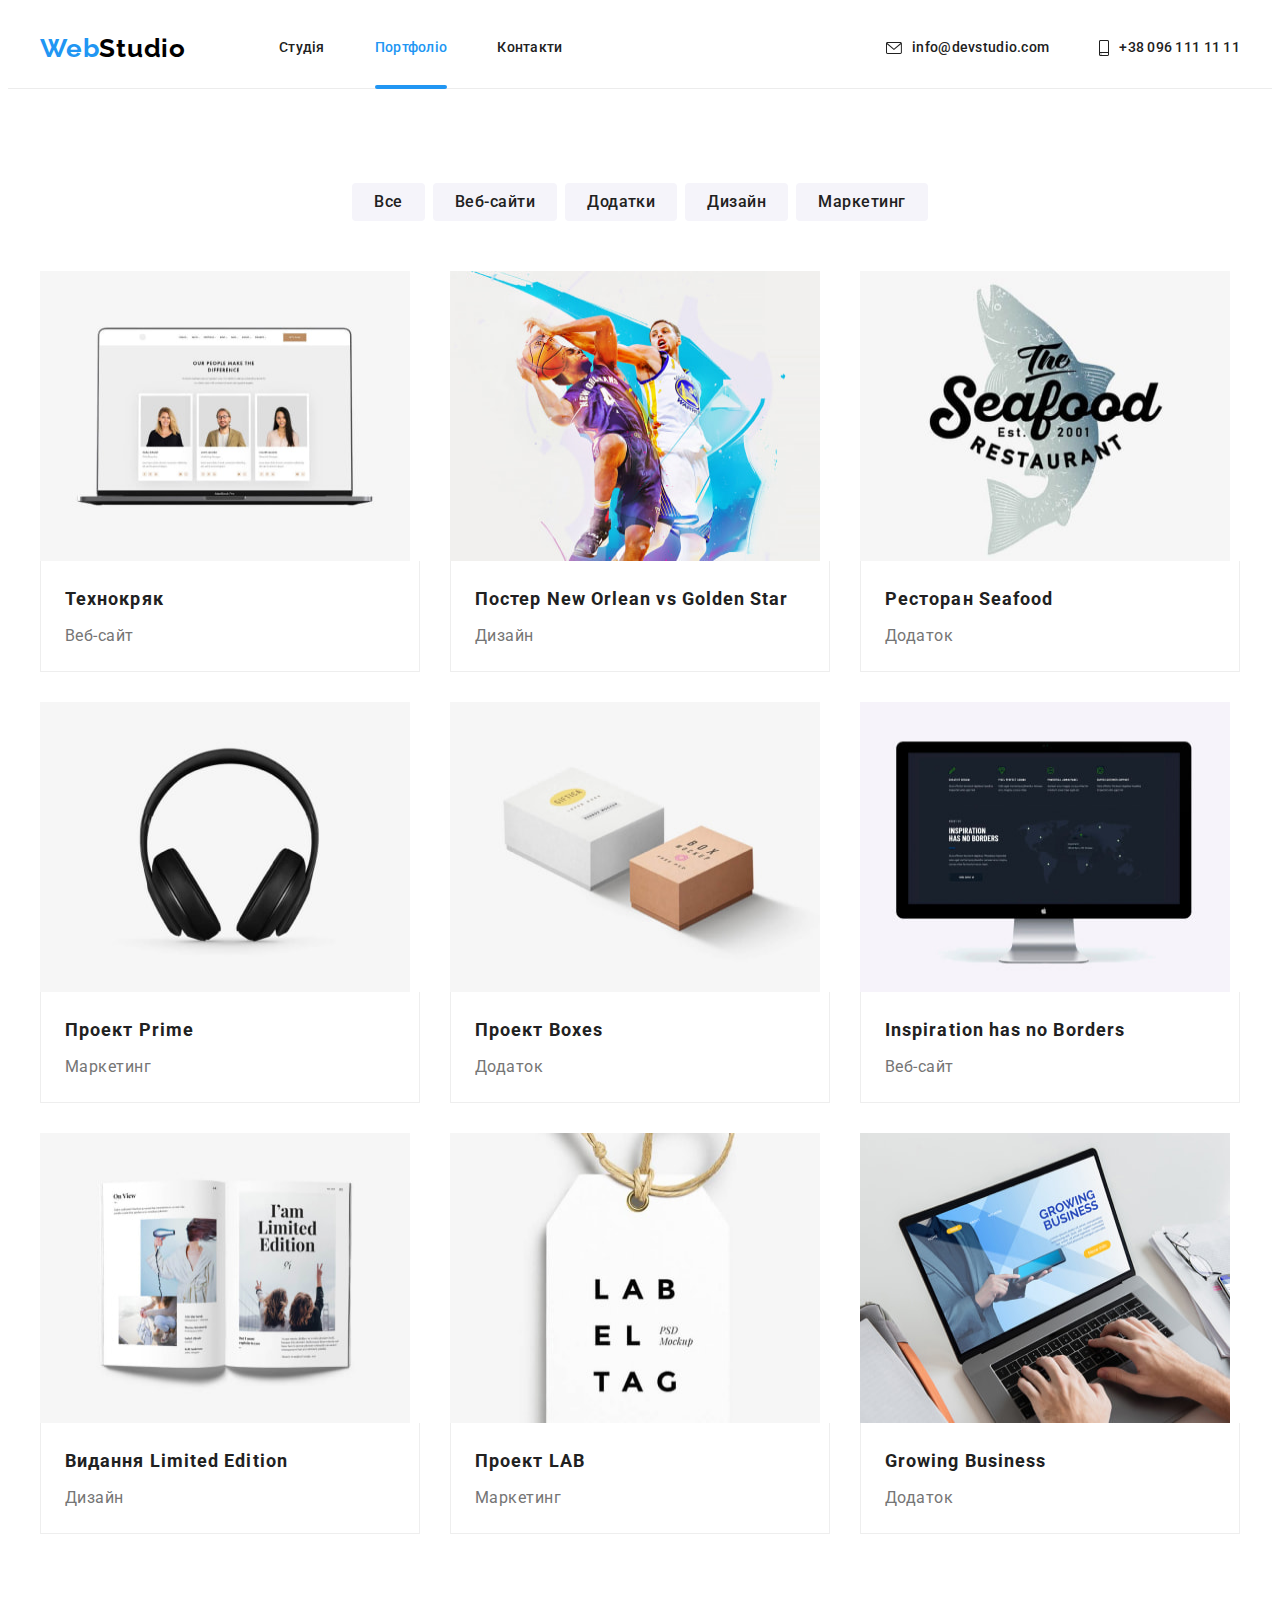
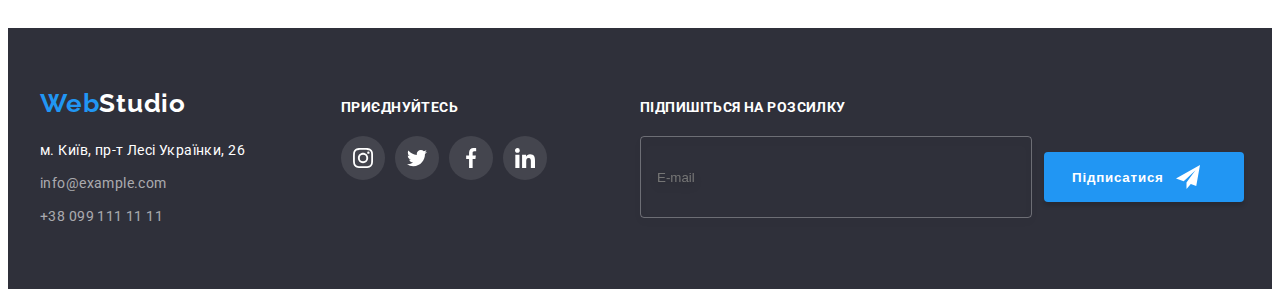
==== commit b5303816: "sass-overlay" ====
--- a/portfolio.html
+++ b/portfolio.html
@@ -84,9 +84,9 @@
               <button class="portfolio__btn" type="button">Маркетинг</button>
             </li>
           </ul>
-          <ul class="portfolio__list list">
-            <li class="portfolio__item">
-              <a class="portfolio__link link" href="#">
+          <ul class="portfolio__list">
+            <li class="portfolio__item">
+              <a class="portfolio__link" href="#">
                 <div class="portfolio__card-box card-box">
                   <img
                     src="./images/portfolio/tehnokriak.jpg"
@@ -109,7 +109,7 @@
               </a>
             </li>
             <li class="portfolio__item">
-              <a class="portfolio__link link" href="#">
+              <a class="portfolio__link" href="#">
                 <div class="portfolio__card-box card-box">
                   <img
                     src="./images/portfolio/poster.jpg"
@@ -134,7 +134,7 @@
               </a>
             </li>
             <li class="portfolio__item">
-              <a class="portfolio__link link" href="#">
+              <a class="portfolio__link" href="#">
                 <div class="portfolio__card-box card-box">
                   <img
                     src="./images/portfolio/restourant.jpg"
@@ -157,7 +157,7 @@
               </a>
             </li>
             <li class="portfolio__item">
-              <a class="portfolio__link link" href="#">
+              <a class="portfolio__link" href="#">
                 <div class="portfolio__card-box card-box">
                   <img
                     src="./images/portfolio/project-prime.jpg"
@@ -180,7 +180,7 @@
               </a>
             </li>
             <li class="portfolio__item">
-              <a class="portfolio__link link" href="#">
+              <a class="portfolio__link" href="#">
                 <div class="portfolio__card-box card-box">
                   <img
                     src="./images/portfolio/project-boxes.jpg"
@@ -203,7 +203,7 @@
               </a>
             </li>
             <li class="portfolio__item">
-              <a class="portfolio__link link" href="#">
+              <a class="portfolio__link" href="#">
                 <div class="portfolio__card-box card-box">
                   <img
                     src="./images/portfolio/inspiration.jpg"
@@ -226,7 +226,7 @@
               </a>
             </li>
             <li class="portfolio__item">
-              <a class="portfolio__link link" href="#">
+              <a class="portfolio__link" href="#">
                 <div class="portfolio__card-box card-box">
                   <img src="./images/portfolio/edition.jpg" width="370" height="290" alt="книга" />
                   <div class="card-box__overlay overlay">
@@ -244,7 +244,7 @@
               </a>
             </li>
             <li class="portfolio__item">
-              <a class="portfolio__link link" href="#">
+              <a class="portfolio__link" href="#">
                 <div class="portfolio__card-box card-box">
                   <img
                     src="./images/portfolio/project-lab.jpg"
@@ -267,7 +267,7 @@
               </a>
             </li>
             <li class="portfolio__item">
-              <a class="portfolio__link link" href="#">
+              <a class="portfolio__link" href="#">
                 <div class="portfolio__card-box card-box">
                   <img
                     src="./images/portfolio/growing-business.jpg"
--- a/css/main.min.css
+++ b/css/main.min.css
@@ -1 +1 @@
-:root{--main-font: "Roboto", sans-serif;--secondary-font: "Raleway", sans-serif;--main-txt-clr: #757575;--secondary-light-txt-clr: #ffffff;--secondary-dark-txt-clr: #212121;--accent-txt-color: #2196f3;--logo-txt-clr: #000000;--dark-bg-clr: #2f303a;--light-bg-clr: #f5f4fa;--hover-btn-clt: #188ce8;--animation-fast: 250ms cubic-bezier(0.4, 0, 0.2, 1)}.visually-hidden{position:absolute;width:1px;height:1px;margin:-1px;border:0;padding:0;white-space:nowrap;-webkit-clip-path:inset(100%);clip-path:inset(100%);clip:rect(0 0 0 0);overflow:hidden}.clients,.team,.about,.benefits{padding-top:94px;padding-bottom:94px}.social__link,.footer__link,.address__link,.footer__logo,.clients__link,.card-team__link,.nav__link,.header__link,.header__logo{text-decoration:none;color:currentColor}.social__list,.footer__list,.clients__list,.card-team__list,.team__list,.about__list,.benefits__list,.benefits__logo-list,.nav__list,.header__list,.btn__list{margin:0;padding:0;list-style:none}body{font-family:var(--main-font);color:var(--main-txt-clr)}.no-scroll{overflow:hidden}h1,h2,h3,h4,h5,h6,p{margin:0}img{display:block}.section{padding-top:94px;padding-bottom:94px}.container{width:1200px;padding-left:15px;padding-right:15px;margin-left:auto;margin-right:auto}.about__title,.team__title,.clients__title{margin-bottom:50px;font-weight:700;font-size:36px;line-height:1.17;text-align:center;letter-spacing:.03em;color:var(--secondary-dark-txt-clr)}.hero__btn{font-family:inherit;margin:0 auto;display:block;min-width:200px;min-height:50px;padding:10px 32px;border-radius:4px;background-color:var(--accent-txt-color);-webkit-box-shadow:0px 4px 4px rgba(0,0,0,.15);box-shadow:0px 4px 4px rgba(0,0,0,.15);font-weight:700;font-size:16px;line-height:1.88;letter-spacing:.06em;cursor:pointer;border:none;color:var(--light-bg-clr);-webkit-transition:background-color var(--animation-fast);transition:background-color var(--animation-fast)}.hero__btn:hover,.hero__btn:focus{color:var(--secondary-light-txt-clr);background-color:var(--hover-btn-clt)}.form__btn{font-family:inherit;margin:0 auto;display:block;width:200px;height:50px;padding:10px 32px;background-color:var(--accent-txt-color);font-weight:700;font-size:16px;line-height:1.88;letter-spacing:.06em;cursor:pointer;border:none;border-radius:4px;-webkit-box-shadow:0px 4px 4px rgba(0,0,0,.15);box-shadow:0px 4px 4px rgba(0,0,0,.15);color:var(--secondary-light-txt-clr);-webkit-user-select:none;-moz-user-select:none;-ms-user-select:none;user-select:none;-webkit-transition:background-color var(--animation-fast);transition:background-color var(--animation-fast)}.form__btn:hover,.form__btn:focus{background-color:var(--hover-btn-clt)}.subscription__button{display:-webkit-inline-box;display:-ms-inline-flexbox;display:inline-flex;-webkit-box-align:center;-ms-flex-align:center;align-items:center;gap:12px;min-width:200px;min-height:50px;padding:10px 28px;font-weight:700;line-height:1.88;letter-spacing:.06em;color:var(--secondary-light-txt-clr);background-color:var(--accent-txt-color);-webkit-box-shadow:0px 4px 4px rgba(0,0,0,.15);box-shadow:0px 4px 4px rgba(0,0,0,.15);border-radius:4px;border:none;cursor:pointer;-webkit-transition:background-color var(--animation-fast);transition:background-color var(--animation-fast)}.subscription__button:hover,.subscription__button:focus{background-color:var(--hover-btn-clt)}.btn__list{display:-webkit-box;display:-ms-flexbox;display:flex;gap:8px;-webkit-box-pack:center;-ms-flex-pack:center;justify-content:center;margin-bottom:50px}.portfolio__btn{font-family:inherit;padding:6px 22px;border-radius:4px;font-weight:500;font-size:16px;line-height:1.63;letter-spacing:.03em;cursor:pointer;border:none;color:var(--secondary-dark-txt-clr);background-color:var(--light-bg-clr);-webkit-transition:background-color var(--animation-fast),color var(--animation-fast),-webkit-box-shadow var(--animation-fast);transition:background-color var(--animation-fast),color var(--animation-fast),-webkit-box-shadow var(--animation-fast);transition:background-color var(--animation-fast),color var(--animation-fast),box-shadow var(--animation-fast);transition:background-color var(--animation-fast),color var(--animation-fast),box-shadow var(--animation-fast),-webkit-box-shadow var(--animation-fast)}.portfolio__btn:hover,.portfolio__btn:focus{background-color:var(--accent-txt-color);color:var(--secondary-light-txt-clr);-webkit-box-shadow:0px 3px 1px rgba(0,0,0,.1),0px 1px 2px rgba(0,0,0,.08),0px 2px 2px rgba(0,0,0,.12);box-shadow:0px 3px 1px rgba(0,0,0,.1),0px 1px 2px rgba(0,0,0,.08),0px 2px 2px rgba(0,0,0,.12)}.modal__btn{display:-webkit-box;display:-ms-flexbox;display:flex;-webkit-box-align:center;-ms-flex-align:center;align-items:center;-webkit-box-pack:center;-ms-flex-pack:center;justify-content:center;position:absolute;width:30px;height:30px;top:8px;right:8px;padding:0;background-color:var(--secondary-light-txt-clr);border-radius:50%;border:1px solid rgba(0,0,0,.1);cursor:pointer;-webkit-transition:fill var(--animation-fast);transition:fill var(--animation-fast)}.modal__btn:hover,.modal__btn:focus{fill:#2196f3}.backdrop{position:fixed;left:0;top:0;width:100%;height:100%;background-color:rgba(0,0,0,.2);z-index:1000;opacity:1;visibility:visible;-webkit-transition:500ms cubic-bezier(0.4, 0, 0.2, 1);transition:500ms cubic-bezier(0.4, 0, 0.2, 1)}.backdrop--is-hidden{opacity:0;visibility:hidden;pointer-events:none}.backdrop--is-hidden .modal{opacity:0;-webkit-transform:translate(-50%, -50%) scale(0.3);transform:translate(-50%, -50%) scale(0.3)}.modal{position:absolute;left:50%;top:50%;width:528px;height:581px;background-color:var(--secondary-light-txt-clr);-webkit-box-shadow:0px 1px 3px rgba(0,0,0,.12),0px 1px 1px rgba(0,0,0,.14),0px 2px 1px rgba(0,0,0,.2);box-shadow:0px 1px 3px rgba(0,0,0,.12),0px 1px 1px rgba(0,0,0,.14),0px 2px 1px rgba(0,0,0,.2);border-radius:4px;opacity:1;-webkit-transform:translate(-50%, -50%) scale(0.9);transform:translate(-50%, -50%) scale(0.9);-webkit-transition:opacity 500ms cubic-bezier(0.4, 0, 0.2, 1),-webkit-transform 500ms cubic-bezier(0.4, 0, 0.2, 1);transition:opacity 500ms cubic-bezier(0.4, 0, 0.2, 1),-webkit-transform 500ms cubic-bezier(0.4, 0, 0.2, 1);transition:transform 500ms cubic-bezier(0.4, 0, 0.2, 1),opacity 500ms cubic-bezier(0.4, 0, 0.2, 1);transition:transform 500ms cubic-bezier(0.4, 0, 0.2, 1),opacity 500ms cubic-bezier(0.4, 0, 0.2, 1),-webkit-transform 500ms cubic-bezier(0.4, 0, 0.2, 1)}.header{border-bottom:1px solid #ececec}.header__container{display:-webkit-box;display:-ms-flexbox;display:flex;-webkit-box-align:center;-ms-flex-align:center;align-items:center}.header__logo{font-family:"Raleway";font-style:normal;font-weight:700;font-size:26px;line-height:1.19;letter-spacing:.03em;color:var(--accent-txt-color)}.header__logo-clr{color:var(--logo-txt-clr)}.header__list{display:-webkit-box;display:-ms-flexbox;display:flex}.header__item-mail{margin-right:50px}.header__link,.header__link{color:inherit;padding-top:32px;padding-bottom:32px;display:-webkit-box;display:-ms-flexbox;display:flex;-webkit-box-align:center;-ms-flex-align:center;align-items:center;font-weight:500;font-size:14px;line-height:1.14;letter-spacing:.02em;color:var(--secondary-dark-txt-clr);-webkit-transition:color var(--animation-fast);transition:color var(--animation-fast)}.header__link:hover,.header__link:focus,.header__link:hover,.header__link:focus{color:var(--accent-txt-color)}.header__icon{fill:currentColor;margin-right:10px;-webkit-box-pack:center;-ms-flex-pack:center;justify-content:center}.header__nav{margin-right:auto;margin-left:93px}.nav__list{display:-webkit-box;display:-ms-flexbox;display:flex;gap:50px}.nav__item{position:relative}.nav__link{padding-top:32px;padding-bottom:32px;display:block;font-weight:500;font-size:14px;line-height:1.14;letter-spacing:.02em;color:var(--secondary-dark-txt-clr);-webkit-transition:color var(--animation-fast);transition:color var(--animation-fast)}.nav__link:hover,.nav__link:focus{color:var(--accent-txt-color)}.nav__link--current{color:var(--accent-txt-color)}.nav__link--current::after{position:absolute;z-index:100;content:"";left:0;bottom:-1px;width:100%;height:4px;background:var(--accent-txt-color);border-radius:2px}.main__hero{padding-top:200px;padding-bottom:200px;max-width:1600px;height:600px;margin-left:auto;margin-right:auto;background:var(--dark-bg-clr);background-image:-webkit-gradient(linear, left top, right top, from(rgba(47, 48, 58, 0.4)), to(rgba(47, 48, 58, 0.4))),url(../images/hero.jpg);background-image:linear-gradient(to right, rgba(47, 48, 58, 0.4), rgba(47, 48, 58, 0.4)),url(../images/hero.jpg);background-repeat:no-repeat;background-position:center;background-size:cover}.hero__title{max-width:696px;margin:0 auto;margin-bottom:30px;font-weight:900;font-size:44px;line-height:1.36;text-align:center;letter-spacing:.06em;text-transform:uppercase;color:var(--secondary-light-txt-clr)}.benefits{padding-bottom:0}.benefits__logo-list{display:-webkit-box;display:-ms-flexbox;display:flex;-webkit-box-align:center;-ms-flex-align:center;align-items:center;-webkit-box-pack:center;-ms-flex-pack:center;justify-content:center;gap:30px;margin-bottom:30px}.benefits__logo-container{display:-webkit-box;display:-ms-flexbox;display:flex;-webkit-box-align:center;-ms-flex-align:center;align-items:center;-webkit-box-pack:center;-ms-flex-pack:center;justify-content:center;width:270px;height:120px;background-color:var(--light-bg-clr);border-radius:4px;gap:30px}.benefits__list{display:-webkit-box;display:-ms-flexbox;display:flex;gap:30px}.benefits__item{max-width:270px}.benefits__title{margin-bottom:10px;font-weight:700;font-size:14px;line-height:1.14;letter-spacing:.03em;text-transform:uppercase;color:var(--secondary-dark-txt-clr)}.benefits__text{font-size:14px;line-height:1.71;letter-spacing:.03em}.about__list{display:-webkit-box;display:-ms-flexbox;display:flex;gap:30px}.about__item{position:relative}.about__label{display:-webkit-box;display:-ms-flexbox;display:flex;-webkit-box-align:center;-ms-flex-align:center;align-items:center;-webkit-box-pack:center;-ms-flex-pack:center;justify-content:center;position:absolute;left:0;bottom:0;width:100%;height:70px;background:rgba(47,48,58,.8)}.about__text{font-weight:700;font-size:14px;line-height:1.14;letter-spacing:.03em;text-transform:uppercase;color:var(--secondary-light-txt-clr)}.team{background:var(--light-bg-clr)}.team__list{display:-webkit-box;display:-ms-flexbox;display:flex;-ms-flex-wrap:wrap;flex-wrap:wrap;gap:30px}.team__card{padding:30px 5px 30px 5px;border-radius:0px 0px 4px 4px;background:#fff;-webkit-box-shadow:0px 1px 3px rgba(0,0,0,.12),0px 1px 1px rgba(0,0,0,.14),0px 2px 1px rgba(0,0,0,.2);box-shadow:0px 1px 3px rgba(0,0,0,.12),0px 1px 1px rgba(0,0,0,.14),0px 2px 1px rgba(0,0,0,.2)}.card-team__title{margin-bottom:10px;font-weight:500;font-size:16px;line-height:1.19;text-align:center;letter-spacing:.03em;color:var(--secondary-dark-txt-clr)}.card-team__text{font-size:16px;line-height:1.19;text-align:center;letter-spacing:.03em;margin-bottom:16px}.card-team__list{display:-webkit-box;display:-ms-flexbox;display:flex;-webkit-box-align:center;-ms-flex-align:center;align-items:center;-webkit-box-pack:center;-ms-flex-pack:center;justify-content:center;gap:10px}.card-team__link{display:-webkit-box;display:-ms-flexbox;display:flex;-webkit-box-align:center;-ms-flex-align:center;align-items:center;-webkit-box-pack:center;-ms-flex-pack:center;justify-content:center;color:var(--main-txt-clr);width:44px;height:44px;background-color:#fff;border-radius:50%;-webkit-transition:background-color var(--animation-fast);transition:background-color var(--animation-fast)}.card-team__link:hover,.card-team__link:focus{background-color:#2196f3}.card-team__link:hover .card-team__icon{fill:#fff}.card-team__link:focus .card-team__icon{fill:#fff}.card-team__icon{fill:#afb1b8;-webkit-transition:fill var(--animation-fast);transition:fill var(--animation-fast)}.clients__list{display:-webkit-box;display:-ms-flexbox;display:flex;-webkit-box-align:center;-ms-flex-align:center;align-items:center;-webkit-box-pack:center;-ms-flex-pack:center;justify-content:center;gap:30px}.clients__link{display:-webkit-box;display:-ms-flexbox;display:flex;-webkit-box-align:center;-ms-flex-align:center;align-items:center;-webkit-box-pack:center;-ms-flex-pack:center;justify-content:center;width:170px;height:92px;border:1px solid #afb1b8;border-radius:4px;-webkit-transition:border var(--animation-fast);transition:border var(--animation-fast)}.clients__link:hover,.clients__link:focus{border:1px solid #2196f3}.clients__link:hover .clients__icon{fill:#2196f3}.clients__link:focus .clients__icon{fill:#2196f3}.clients__icon{fill:#afb1b8;-webkit-transition:fill var(--animation-fast);transition:fill var(--animation-fast)}.subscription__form{display:-webkit-box;display:-ms-flexbox;display:flex;-webkit-box-align:center;-ms-flex-align:center;align-items:center;gap:12px}.subscription__title{font-family:"Roboto";font-style:normal;font-weight:700;font-size:14px;line-height:1.14;letter-spacing:.03em;text-transform:uppercase;color:var(--secondary-light-txt-clr);margin-bottom:20px}.subscription__input{width:358px;height:50px;padding:15px 16px;background-color:rgba(0,0,0,0);color:rgba(255,255,255,.6);border:1px solid rgba(255,255,255,.3);-webkit-filter:drop-shadow(0px 4px 4px rgba(0, 0, 0, 0.15));filter:drop-shadow(0px 4px 4px rgba(0, 0, 0, 0.15));border-radius:4px;outline:rgba(0,0,0,0)}.footer{padding-top:60px;padding-bottom:60px;background:var(--dark-bg-clr)}.footer__container{display:-webkit-box;display:-ms-flexbox;display:flex;-webkit-box-align:baseline;-ms-flex-align:baseline;align-items:baseline}.footer__contacts-box{margin-right:70px}.footer__logo{font-family:"Raleway";font-style:normal;font-weight:700;font-size:26px;line-height:1.19;letter-spacing:.03em;color:var(--accent-txt-color)}.footer__logo-clr{color:var(--secondary-light-txt-clr)}.footer__list{font-size:14px;line-height:1.71;letter-spacing:.03em;width:231px}.footer__item{margin-bottom:9px}.footer__item:last-child{margin-bottom:0}.footer__address{margin-top:20px}.address__link{font-style:normal;color:var(--secondary-light-txt-clr)}.footer__link{font-style:normal;font-size:14px;line-height:1.71;letter-spacing:.03em;color:rgba(255,255,255,.6);-webkit-transition:color var(--animation-fast);transition:color var(--animation-fast)}.footer__link:hover,.footer__link:focus{color:var(--secondary-light-txt-clr)}.footer__social{margin-right:93px}.social__title{font-family:"Roboto";font-style:normal;font-weight:700;font-size:14px;line-height:1.14;letter-spacing:.03em;text-transform:uppercase;color:var(--secondary-light-txt-clr);margin-bottom:20px}.social__list{display:-webkit-box;display:-ms-flexbox;display:flex;-webkit-box-align:center;-ms-flex-align:center;align-items:center;-webkit-box-pack:center;-ms-flex-pack:center;justify-content:center;gap:10px}.social__link{display:-webkit-box;display:-ms-flexbox;display:flex;-webkit-box-align:center;-ms-flex-align:center;align-items:center;-webkit-box-pack:center;-ms-flex-pack:center;justify-content:center;width:44px;height:44px;border-radius:50%;background-color:rgba(255,255,255,.1);-webkit-transition:background-color var(--animation-fast);transition:background-color var(--animation-fast)}.social__link:hover,.social__link:focus{background-color:#2196f3}.social__icon{fill:#fff}.form{padding:40px}.form__title{font-weight:700;font-size:20px;line-height:1.15;text-align:center;letter-spacing:.03em;margin-bottom:12px;color:var(--secondary-dark-txt-clr);display:block}.form__group{margin-bottom:20px}.form__label{position:relative;display:block;margin-bottom:10px}.form__label:last-child{margin-bottom:0}.form__text{display:block;margin-bottom:4px;font-size:12px;line-height:1.17;letter-spacing:.01em}.form__input{width:100%;height:40px;padding:11px 12px 11px 40px;border:1px solid rgba(33,33,33,.2);border-radius:4px;outline:rgba(0,0,0,0);cursor:pointer;-webkit-transition:border var(--animation-fast);transition:border var(--animation-fast)}.form__input:hover,.form__input:focus{border:1px solid var(--accent-txt-color)}.form__input:hover+.form__icon,.form__input:focus+.form__icon{fill:var(--accent-txt-color)}.form__icon{position:absolute;bottom:11px;left:12px;-webkit-transition:fill var(--animation-fast);transition:fill var(--animation-fast)}.form__message{width:100%;height:120px;font-size:12px;line-height:14px;letter-spacing:.01em;color:rgba(117,117,117,.5);border:1px solid rgba(33,33,33,.2);border-radius:4px;padding:12px 16px;outline:rgba(0,0,0,0);resize:none;-webkit-transition:border var(--animation-fast);transition:border var(--animation-fast);cursor:pointer}.form__message:hover,.form__message:focus{border:1px solid var(--accent-txt-color)}.form__agreement{display:-webkit-box;display:-ms-flexbox;display:flex;-webkit-box-align:center;-ms-flex-align:center;align-items:center;-webkit-box-pack:center;-ms-flex-pack:center;justify-content:center;margin-bottom:30px}.agreement__text{font-size:14px;line-height:1.71;letter-spacing:.03em;-webkit-user-select:none;-moz-user-select:none;-ms-user-select:none;user-select:none;margin-left:8px;text-underline-position:under}.agreement__link{font-size:14px;line-height:1.71;letter-spacing:.03em;-webkit-user-select:none;-moz-user-select:none;-ms-user-select:none;user-select:none;color:var(--accent-txt-color)}.agreement__icon{-webkit-transition:border var(--animation-fast),fill var(--animation-fast);transition:border var(--animation-fast),fill var(--animation-fast);cursor:pointer}.agreement__checkbox:hover+.agreement__icon,.agreement__checkbox:focus+.agreement__icon{fill:var(--accent-txt-color)}.register__icon--check{opacity:0;-webkit-transition:opacity var(--animation-fast);transition:opacity var(--animation-fast)}.agreement__checkbox:checked+.agreement__icon .register__icon--check{opacity:1}.register__icon--uncheck{-webkit-transition:opacity var(--animation-fast);transition:opacity var(--animation-fast)}.agreement__checkbox:checked+.agreement__icon .register__icon--uncheck{opacity:0}/*# sourceMappingURL=main.min.css.map */+:root{--main-font: "Roboto", sans-serif;--secondary-font: "Raleway", sans-serif;--main-txt-clr: #757575;--secondary-light-txt-clr: #ffffff;--secondary-dark-txt-clr: #212121;--accent-txt-color: #2196f3;--logo-txt-clr: #000000;--dark-bg-clr: #2f303a;--light-bg-clr: #f5f4fa;--hover-btn-clt: #188ce8;--animation-fast: 250ms cubic-bezier(0.4, 0, 0.2, 1)}.visually-hidden{position:absolute;width:1px;height:1px;margin:-1px;border:0;padding:0;white-space:nowrap;-webkit-clip-path:inset(100%);clip-path:inset(100%);clip:rect(0 0 0 0);overflow:hidden}.clients,.team,.about,.benefits,.portfolio{padding-top:94px;padding-bottom:94px}.social__link,.footer__link,.address__link,.footer__logo,.clients__link,.card-team__link,.nav__link,.header__link,.header__logo,.portfolio__link{text-decoration:none;color:currentColor}.social__list,.footer__list,.clients__list,.card-team__list,.team__list,.about__list,.benefits__list,.benefits__logo-list,.nav__list,.header__list,.portfolio__list,.btn__list{margin:0;padding:0;list-style:none}body{font-family:var(--main-font);color:var(--main-txt-clr)}.no-scroll{overflow:hidden}h1,h2,h3,h4,h5,h6,p{margin:0}img{display:block}.section{padding-top:94px;padding-bottom:94px}.container{width:1200px;padding-left:15px;padding-right:15px;margin-left:auto;margin-right:auto}.about__title,.team__title,.clients__title{margin-bottom:50px;font-weight:700;font-size:36px;line-height:1.17;text-align:center;letter-spacing:.03em;color:var(--secondary-dark-txt-clr)}.hero__btn{font-family:inherit;margin:0 auto;display:block;min-width:200px;min-height:50px;padding:10px 32px;border-radius:4px;background-color:var(--accent-txt-color);-webkit-box-shadow:0px 4px 4px rgba(0,0,0,.15);box-shadow:0px 4px 4px rgba(0,0,0,.15);font-weight:700;font-size:16px;line-height:1.88;letter-spacing:.06em;cursor:pointer;border:none;color:var(--light-bg-clr);-webkit-transition:background-color var(--animation-fast);transition:background-color var(--animation-fast)}.hero__btn:hover,.hero__btn:focus{color:var(--secondary-light-txt-clr);background-color:var(--hover-btn-clt)}.form__btn{font-family:inherit;margin:0 auto;display:block;width:200px;height:50px;padding:10px 32px;background-color:var(--accent-txt-color);font-weight:700;font-size:16px;line-height:1.88;letter-spacing:.06em;cursor:pointer;border:none;border-radius:4px;-webkit-box-shadow:0px 4px 4px rgba(0,0,0,.15);box-shadow:0px 4px 4px rgba(0,0,0,.15);color:var(--secondary-light-txt-clr);-webkit-user-select:none;-moz-user-select:none;-ms-user-select:none;user-select:none;-webkit-transition:background-color var(--animation-fast);transition:background-color var(--animation-fast)}.form__btn:hover,.form__btn:focus{background-color:var(--hover-btn-clt)}.subscription__button{display:-webkit-inline-box;display:-ms-inline-flexbox;display:inline-flex;-webkit-box-align:center;-ms-flex-align:center;align-items:center;gap:12px;min-width:200px;min-height:50px;padding:10px 28px;font-weight:700;line-height:1.88;letter-spacing:.06em;color:var(--secondary-light-txt-clr);background-color:var(--accent-txt-color);-webkit-box-shadow:0px 4px 4px rgba(0,0,0,.15);box-shadow:0px 4px 4px rgba(0,0,0,.15);border-radius:4px;border:none;cursor:pointer;-webkit-transition:background-color var(--animation-fast);transition:background-color var(--animation-fast)}.subscription__button:hover,.subscription__button:focus{background-color:var(--hover-btn-clt)}.btn__list{display:-webkit-box;display:-ms-flexbox;display:flex;gap:8px;-webkit-box-pack:center;-ms-flex-pack:center;justify-content:center;margin-bottom:50px}.portfolio__btn{font-family:inherit;padding:6px 22px;border-radius:4px;font-weight:500;font-size:16px;line-height:1.63;letter-spacing:.03em;cursor:pointer;border:none;color:var(--secondary-dark-txt-clr);background-color:var(--light-bg-clr);-webkit-transition:background-color var(--animation-fast),color var(--animation-fast),-webkit-box-shadow var(--animation-fast);transition:background-color var(--animation-fast),color var(--animation-fast),-webkit-box-shadow var(--animation-fast);transition:background-color var(--animation-fast),color var(--animation-fast),box-shadow var(--animation-fast);transition:background-color var(--animation-fast),color var(--animation-fast),box-shadow var(--animation-fast),-webkit-box-shadow var(--animation-fast)}.portfolio__btn:hover,.portfolio__btn:focus{background-color:var(--accent-txt-color);color:var(--secondary-light-txt-clr);-webkit-box-shadow:0px 3px 1px rgba(0,0,0,.1),0px 1px 2px rgba(0,0,0,.08),0px 2px 2px rgba(0,0,0,.12);box-shadow:0px 3px 1px rgba(0,0,0,.1),0px 1px 2px rgba(0,0,0,.08),0px 2px 2px rgba(0,0,0,.12)}.modal__btn{display:-webkit-box;display:-ms-flexbox;display:flex;-webkit-box-align:center;-ms-flex-align:center;align-items:center;-webkit-box-pack:center;-ms-flex-pack:center;justify-content:center;position:absolute;width:30px;height:30px;top:8px;right:8px;padding:0;background-color:var(--secondary-light-txt-clr);border-radius:50%;border:1px solid rgba(0,0,0,.1);cursor:pointer;-webkit-transition:fill var(--animation-fast);transition:fill var(--animation-fast)}.modal__btn:hover,.modal__btn:focus{fill:#2196f3}.backdrop{position:fixed;left:0;top:0;width:100%;height:100%;background-color:rgba(0,0,0,.2);z-index:1000;opacity:1;visibility:visible;-webkit-transition:500ms cubic-bezier(0.4, 0, 0.2, 1);transition:500ms cubic-bezier(0.4, 0, 0.2, 1)}.backdrop--is-hidden{opacity:0;visibility:hidden;pointer-events:none}.backdrop--is-hidden .modal{opacity:0;-webkit-transform:translate(-50%, -50%) scale(0.3);transform:translate(-50%, -50%) scale(0.3)}.modal{position:absolute;left:50%;top:50%;width:528px;height:581px;background-color:var(--secondary-light-txt-clr);-webkit-box-shadow:0px 1px 3px rgba(0,0,0,.12),0px 1px 1px rgba(0,0,0,.14),0px 2px 1px rgba(0,0,0,.2);box-shadow:0px 1px 3px rgba(0,0,0,.12),0px 1px 1px rgba(0,0,0,.14),0px 2px 1px rgba(0,0,0,.2);border-radius:4px;opacity:1;-webkit-transform:translate(-50%, -50%) scale(0.9);transform:translate(-50%, -50%) scale(0.9);-webkit-transition:opacity 500ms cubic-bezier(0.4, 0, 0.2, 1),-webkit-transform 500ms cubic-bezier(0.4, 0, 0.2, 1);transition:opacity 500ms cubic-bezier(0.4, 0, 0.2, 1),-webkit-transform 500ms cubic-bezier(0.4, 0, 0.2, 1);transition:transform 500ms cubic-bezier(0.4, 0, 0.2, 1),opacity 500ms cubic-bezier(0.4, 0, 0.2, 1);transition:transform 500ms cubic-bezier(0.4, 0, 0.2, 1),opacity 500ms cubic-bezier(0.4, 0, 0.2, 1),-webkit-transform 500ms cubic-bezier(0.4, 0, 0.2, 1)}.portfolio__list{display:-webkit-box;display:-ms-flexbox;display:flex;-ms-flex-wrap:wrap;flex-wrap:wrap;gap:30px}.portfolio__link{display:block;-webkit-transition:-webkit-box-shadow var(--animation-fast);transition:-webkit-box-shadow var(--animation-fast);transition:box-shadow var(--animation-fast);transition:box-shadow var(--animation-fast), -webkit-box-shadow var(--animation-fast)}.portfolio__link:hover,.portfolio__link:focus{-webkit-box-shadow:0px 1px 1px rgba(0,0,0,.12),0px 4px 4px rgba(0,0,0,.06),1px 4px 6px rgba(0,0,0,.16);box-shadow:0px 1px 1px rgba(0,0,0,.12),0px 4px 4px rgba(0,0,0,.06),1px 4px 6px rgba(0,0,0,.16)}.portfolio__link:hover .overlay{-webkit-transform:translateY(0);transform:translateY(0)}.portfolio__link:focus .overlay{-webkit-transform:translateY(0);transform:translateY(0)}.portfolio__item{-ms-flex-preferred-size:calc((100% - 60px)/3);flex-basis:calc((100% - 60px)/3)}.portfolio__title{margin-bottom:4px;font-weight:700;font-size:18px;line-height:2;letter-spacing:.06em;color:var(--secondary-dark-txt-clr)}.portfolio__text{font-size:16px;line-height:1.88;letter-spacing:.03em}.potfolio__border{padding:20px 24px 20px 24px;border:1px solid #eee;border-top:none}.portfolio__card-box{position:relative;overflow:hidden}.card-box__overlay{position:absolute;left:0;top:0;width:100%;height:100%;padding:63px 24px;background-color:rgba(33,150,243,.9);-webkit-transform:translateY(100%);transform:translateY(100%);-webkit-transition:-webkit-transform var(--animation-fast);transition:-webkit-transform var(--animation-fast);transition:transform var(--animation-fast);transition:transform var(--animation-fast), -webkit-transform var(--animation-fast)}.overlay__text{text-align:left;font-size:18px;line-height:1.56;letter-spacing:.03em;color:var(--secondary-light-txt-clr)}.header{border-bottom:1px solid #ececec}.header__container{display:-webkit-box;display:-ms-flexbox;display:flex;-webkit-box-align:center;-ms-flex-align:center;align-items:center}.header__logo{font-family:"Raleway";font-style:normal;font-weight:700;font-size:26px;line-height:1.19;letter-spacing:.03em;color:var(--accent-txt-color)}.header__logo-clr{color:var(--logo-txt-clr)}.header__list{display:-webkit-box;display:-ms-flexbox;display:flex}.header__item-mail{margin-right:50px}.header__link,.header__link{color:inherit;padding-top:32px;padding-bottom:32px;display:-webkit-box;display:-ms-flexbox;display:flex;-webkit-box-align:center;-ms-flex-align:center;align-items:center;font-weight:500;font-size:14px;line-height:1.14;letter-spacing:.02em;color:var(--secondary-dark-txt-clr);-webkit-transition:color var(--animation-fast);transition:color var(--animation-fast)}.header__link:hover,.header__link:focus,.header__link:hover,.header__link:focus{color:var(--accent-txt-color)}.header__icon{fill:currentColor;margin-right:10px;-webkit-box-pack:center;-ms-flex-pack:center;justify-content:center}.header__nav{margin-right:auto;margin-left:93px}.nav__list{display:-webkit-box;display:-ms-flexbox;display:flex;gap:50px}.nav__item{position:relative}.nav__link{padding-top:32px;padding-bottom:32px;display:block;font-weight:500;font-size:14px;line-height:1.14;letter-spacing:.02em;color:var(--secondary-dark-txt-clr);-webkit-transition:color var(--animation-fast);transition:color var(--animation-fast)}.nav__link:hover,.nav__link:focus{color:var(--accent-txt-color)}.nav__link--current{color:var(--accent-txt-color)}.nav__link--current::after{position:absolute;z-index:100;content:"";left:0;bottom:-1px;width:100%;height:4px;background:var(--accent-txt-color);border-radius:2px}.main__hero{padding-top:200px;padding-bottom:200px;max-width:1600px;height:600px;margin-left:auto;margin-right:auto;background:var(--dark-bg-clr);background-image:-webkit-gradient(linear, left top, right top, from(rgba(47, 48, 58, 0.4)), to(rgba(47, 48, 58, 0.4))),url(../images/hero.jpg);background-image:linear-gradient(to right, rgba(47, 48, 58, 0.4), rgba(47, 48, 58, 0.4)),url(../images/hero.jpg);background-repeat:no-repeat;background-position:center;background-size:cover}.hero__title{max-width:696px;margin:0 auto;margin-bottom:30px;font-weight:900;font-size:44px;line-height:1.36;text-align:center;letter-spacing:.06em;text-transform:uppercase;color:var(--secondary-light-txt-clr)}.benefits{padding-bottom:0}.benefits__logo-list{display:-webkit-box;display:-ms-flexbox;display:flex;-webkit-box-align:center;-ms-flex-align:center;align-items:center;-webkit-box-pack:center;-ms-flex-pack:center;justify-content:center;gap:30px;margin-bottom:30px}.benefits__logo-container{display:-webkit-box;display:-ms-flexbox;display:flex;-webkit-box-align:center;-ms-flex-align:center;align-items:center;-webkit-box-pack:center;-ms-flex-pack:center;justify-content:center;width:270px;height:120px;background-color:var(--light-bg-clr);border-radius:4px;gap:30px}.benefits__list{display:-webkit-box;display:-ms-flexbox;display:flex;gap:30px}.benefits__item{max-width:270px}.benefits__title{margin-bottom:10px;font-weight:700;font-size:14px;line-height:1.14;letter-spacing:.03em;text-transform:uppercase;color:var(--secondary-dark-txt-clr)}.benefits__text{font-size:14px;line-height:1.71;letter-spacing:.03em}.about__list{display:-webkit-box;display:-ms-flexbox;display:flex;gap:30px}.about__item{position:relative}.about__label{display:-webkit-box;display:-ms-flexbox;display:flex;-webkit-box-align:center;-ms-flex-align:center;align-items:center;-webkit-box-pack:center;-ms-flex-pack:center;justify-content:center;position:absolute;left:0;bottom:0;width:100%;height:70px;background:rgba(47,48,58,.8)}.about__text{font-weight:700;font-size:14px;line-height:1.14;letter-spacing:.03em;text-transform:uppercase;color:var(--secondary-light-txt-clr)}.team{background:var(--light-bg-clr)}.team__list{display:-webkit-box;display:-ms-flexbox;display:flex;-ms-flex-wrap:wrap;flex-wrap:wrap;gap:30px}.team__card{padding:30px 5px 30px 5px;border-radius:0px 0px 4px 4px;background:#fff;-webkit-box-shadow:0px 1px 3px rgba(0,0,0,.12),0px 1px 1px rgba(0,0,0,.14),0px 2px 1px rgba(0,0,0,.2);box-shadow:0px 1px 3px rgba(0,0,0,.12),0px 1px 1px rgba(0,0,0,.14),0px 2px 1px rgba(0,0,0,.2)}.card-team__title{margin-bottom:10px;font-weight:500;font-size:16px;line-height:1.19;text-align:center;letter-spacing:.03em;color:var(--secondary-dark-txt-clr)}.card-team__text{font-size:16px;line-height:1.19;text-align:center;letter-spacing:.03em;margin-bottom:16px}.card-team__list{display:-webkit-box;display:-ms-flexbox;display:flex;-webkit-box-align:center;-ms-flex-align:center;align-items:center;-webkit-box-pack:center;-ms-flex-pack:center;justify-content:center;gap:10px}.card-team__link{display:-webkit-box;display:-ms-flexbox;display:flex;-webkit-box-align:center;-ms-flex-align:center;align-items:center;-webkit-box-pack:center;-ms-flex-pack:center;justify-content:center;color:var(--main-txt-clr);width:44px;height:44px;background-color:#fff;border-radius:50%;-webkit-transition:background-color var(--animation-fast);transition:background-color var(--animation-fast)}.card-team__link:hover,.card-team__link:focus{background-color:#2196f3}.card-team__link:hover .card-team__icon{fill:#fff}.card-team__link:focus .card-team__icon{fill:#fff}.card-team__icon{fill:#afb1b8;-webkit-transition:fill var(--animation-fast);transition:fill var(--animation-fast)}.clients__list{display:-webkit-box;display:-ms-flexbox;display:flex;-webkit-box-align:center;-ms-flex-align:center;align-items:center;-webkit-box-pack:center;-ms-flex-pack:center;justify-content:center;gap:30px}.clients__link{display:-webkit-box;display:-ms-flexbox;display:flex;-webkit-box-align:center;-ms-flex-align:center;align-items:center;-webkit-box-pack:center;-ms-flex-pack:center;justify-content:center;width:170px;height:92px;border:1px solid #afb1b8;border-radius:4px;-webkit-transition:border var(--animation-fast);transition:border var(--animation-fast)}.clients__link:hover,.clients__link:focus{border:1px solid #2196f3}.clients__link:hover .clients__icon{fill:#2196f3}.clients__link:focus .clients__icon{fill:#2196f3}.clients__icon{fill:#afb1b8;-webkit-transition:fill var(--animation-fast);transition:fill var(--animation-fast)}.subscription__form{display:-webkit-box;display:-ms-flexbox;display:flex;-webkit-box-align:center;-ms-flex-align:center;align-items:center;gap:12px}.subscription__title{font-family:"Roboto";font-style:normal;font-weight:700;font-size:14px;line-height:1.14;letter-spacing:.03em;text-transform:uppercase;color:var(--secondary-light-txt-clr);margin-bottom:20px}.subscription__input{width:358px;height:50px;padding:15px 16px;background-color:rgba(0,0,0,0);color:rgba(255,255,255,.6);border:1px solid rgba(255,255,255,.3);-webkit-filter:drop-shadow(0px 4px 4px rgba(0, 0, 0, 0.15));filter:drop-shadow(0px 4px 4px rgba(0, 0, 0, 0.15));border-radius:4px;outline:rgba(0,0,0,0)}.footer{padding-top:60px;padding-bottom:60px;background:var(--dark-bg-clr)}.footer__container{display:-webkit-box;display:-ms-flexbox;display:flex;-webkit-box-align:baseline;-ms-flex-align:baseline;align-items:baseline}.footer__contacts-box{margin-right:70px}.footer__logo{font-family:"Raleway";font-style:normal;font-weight:700;font-size:26px;line-height:1.19;letter-spacing:.03em;color:var(--accent-txt-color)}.footer__logo-clr{color:var(--secondary-light-txt-clr)}.footer__list{font-size:14px;line-height:1.71;letter-spacing:.03em;width:231px}.footer__item{margin-bottom:9px}.footer__item:last-child{margin-bottom:0}.footer__address{margin-top:20px}.address__link{font-style:normal;color:var(--secondary-light-txt-clr)}.footer__link{font-style:normal;font-size:14px;line-height:1.71;letter-spacing:.03em;color:rgba(255,255,255,.6);-webkit-transition:color var(--animation-fast);transition:color var(--animation-fast)}.footer__link:hover,.footer__link:focus{color:var(--secondary-light-txt-clr)}.footer__social{margin-right:93px}.social__title{font-family:"Roboto";font-style:normal;font-weight:700;font-size:14px;line-height:1.14;letter-spacing:.03em;text-transform:uppercase;color:var(--secondary-light-txt-clr);margin-bottom:20px}.social__list{display:-webkit-box;display:-ms-flexbox;display:flex;-webkit-box-align:center;-ms-flex-align:center;align-items:center;-webkit-box-pack:center;-ms-flex-pack:center;justify-content:center;gap:10px}.social__link{display:-webkit-box;display:-ms-flexbox;display:flex;-webkit-box-align:center;-ms-flex-align:center;align-items:center;-webkit-box-pack:center;-ms-flex-pack:center;justify-content:center;width:44px;height:44px;border-radius:50%;background-color:rgba(255,255,255,.1);-webkit-transition:background-color var(--animation-fast);transition:background-color var(--animation-fast)}.social__link:hover,.social__link:focus{background-color:#2196f3}.social__icon{fill:#fff}.form{padding:40px}.form__title{font-weight:700;font-size:20px;line-height:1.15;text-align:center;letter-spacing:.03em;margin-bottom:12px;color:var(--secondary-dark-txt-clr);display:block}.form__group{margin-bottom:20px}.form__label{position:relative;display:block;margin-bottom:10px}.form__label:last-child{margin-bottom:0}.form__text{display:block;margin-bottom:4px;font-size:12px;line-height:1.17;letter-spacing:.01em}.form__input{width:100%;height:40px;padding:11px 12px 11px 40px;border:1px solid rgba(33,33,33,.2);border-radius:4px;outline:rgba(0,0,0,0);cursor:pointer;-webkit-transition:border var(--animation-fast);transition:border var(--animation-fast)}.form__input:hover,.form__input:focus{border:1px solid var(--accent-txt-color)}.form__input:hover+.form__icon,.form__input:focus+.form__icon{fill:var(--accent-txt-color)}.form__icon{position:absolute;bottom:11px;left:12px;-webkit-transition:fill var(--animation-fast);transition:fill var(--animation-fast)}.form__message{width:100%;height:120px;font-size:12px;line-height:14px;letter-spacing:.01em;color:rgba(117,117,117,.5);border:1px solid rgba(33,33,33,.2);border-radius:4px;padding:12px 16px;outline:rgba(0,0,0,0);resize:none;-webkit-transition:border var(--animation-fast);transition:border var(--animation-fast);cursor:pointer}.form__message:hover,.form__message:focus{border:1px solid var(--accent-txt-color)}.form__agreement{display:-webkit-box;display:-ms-flexbox;display:flex;-webkit-box-align:center;-ms-flex-align:center;align-items:center;-webkit-box-pack:center;-ms-flex-pack:center;justify-content:center;margin-bottom:30px}.agreement__text{font-size:14px;line-height:1.71;letter-spacing:.03em;-webkit-user-select:none;-moz-user-select:none;-ms-user-select:none;user-select:none;margin-left:8px;text-underline-position:under}.agreement__link{font-size:14px;line-height:1.71;letter-spacing:.03em;-webkit-user-select:none;-moz-user-select:none;-ms-user-select:none;user-select:none;color:var(--accent-txt-color)}.agreement__icon{-webkit-transition:border var(--animation-fast),fill var(--animation-fast);transition:border var(--animation-fast),fill var(--animation-fast);cursor:pointer}.agreement__checkbox:hover+.agreement__icon,.agreement__checkbox:focus+.agreement__icon{fill:var(--accent-txt-color)}.register__icon--check{opacity:0;-webkit-transition:opacity var(--animation-fast);transition:opacity var(--animation-fast)}.agreement__checkbox:checked+.agreement__icon .register__icon--check{opacity:1}.register__icon--uncheck{-webkit-transition:opacity var(--animation-fast);transition:opacity var(--animation-fast)}.agreement__checkbox:checked+.agreement__icon .register__icon--uncheck{opacity:0}/*# sourceMappingURL=main.min.css.map */--- a/css/styles.css
+++ b/css/styles.css
@@ -249,7 +249,7 @@
 
 /* Benefits section */
 
-/* .benefits {
+.benefits {
   padding-bottom: 0;
 }
 
@@ -295,7 +295,7 @@
   font-size: 14px;
   line-height: 1.71;
   letter-spacing: 0.03em;
-} */
+}
 
 /* About section */
 
